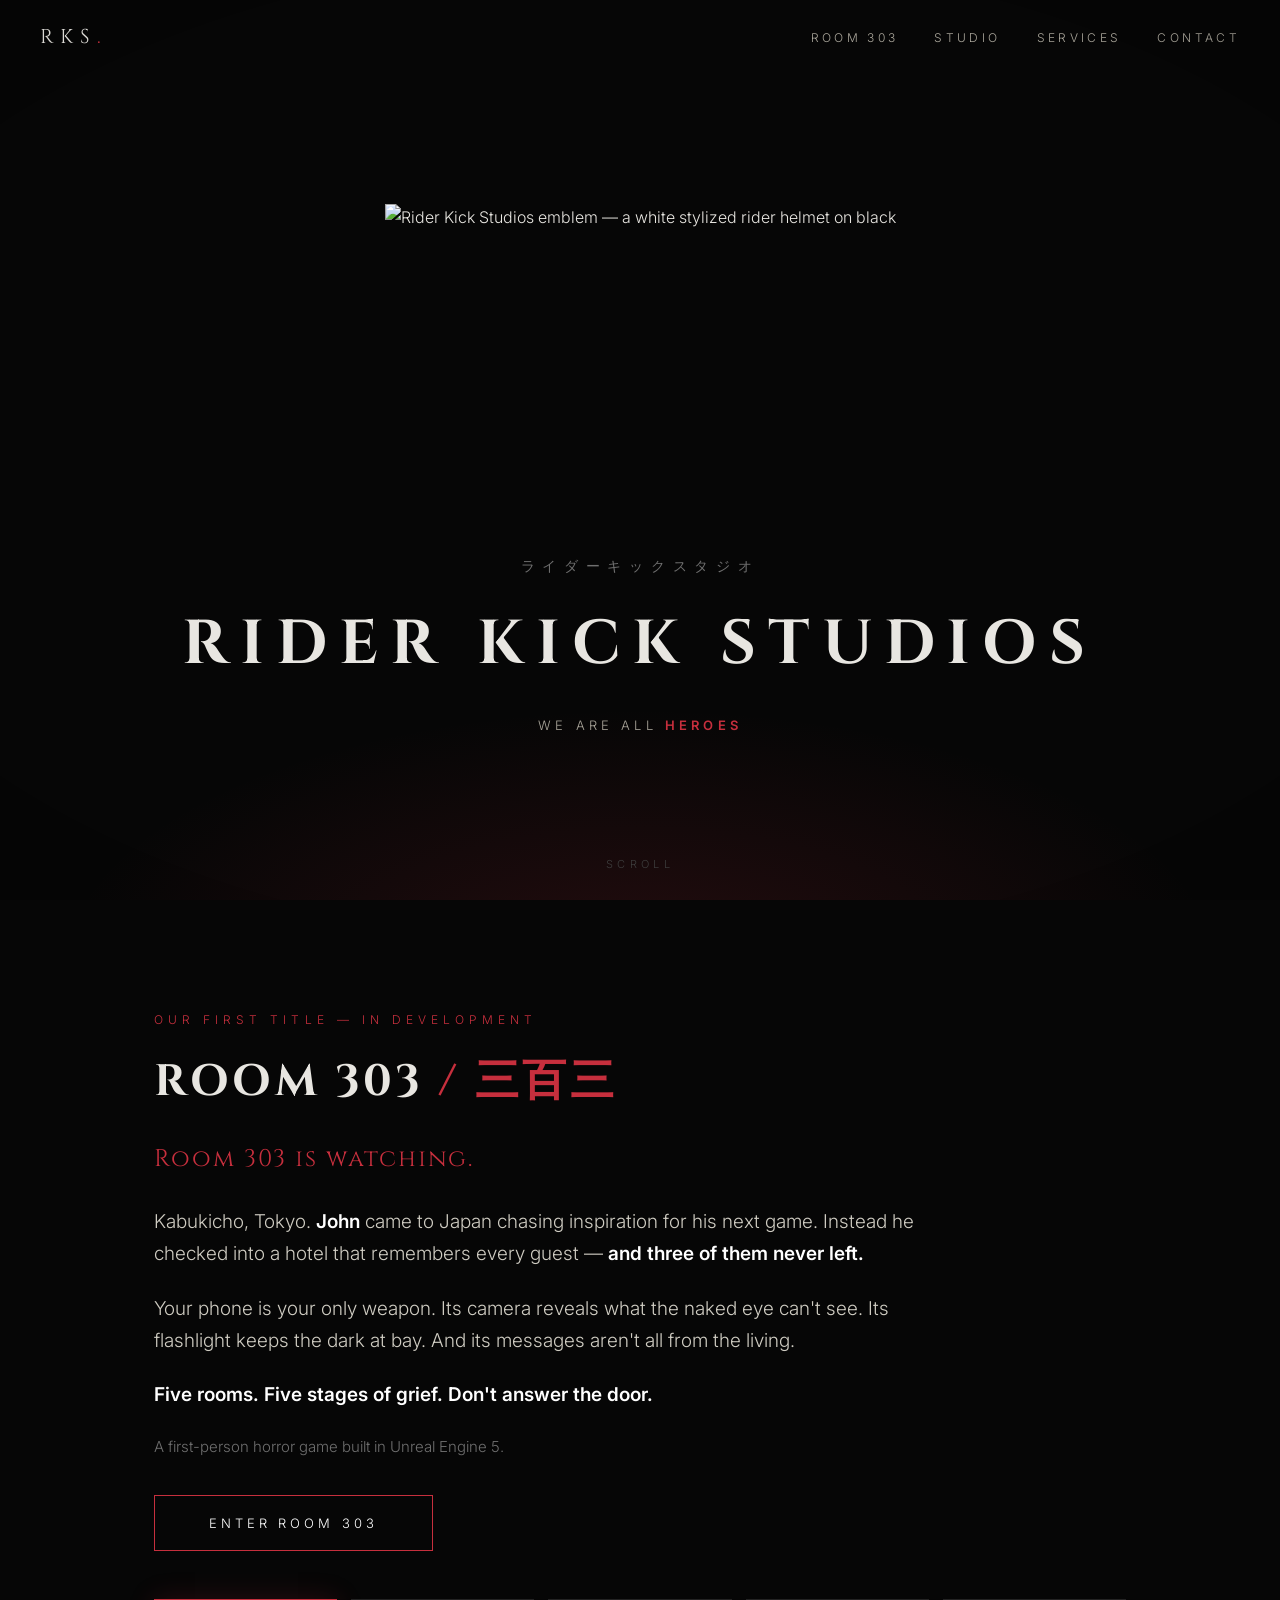
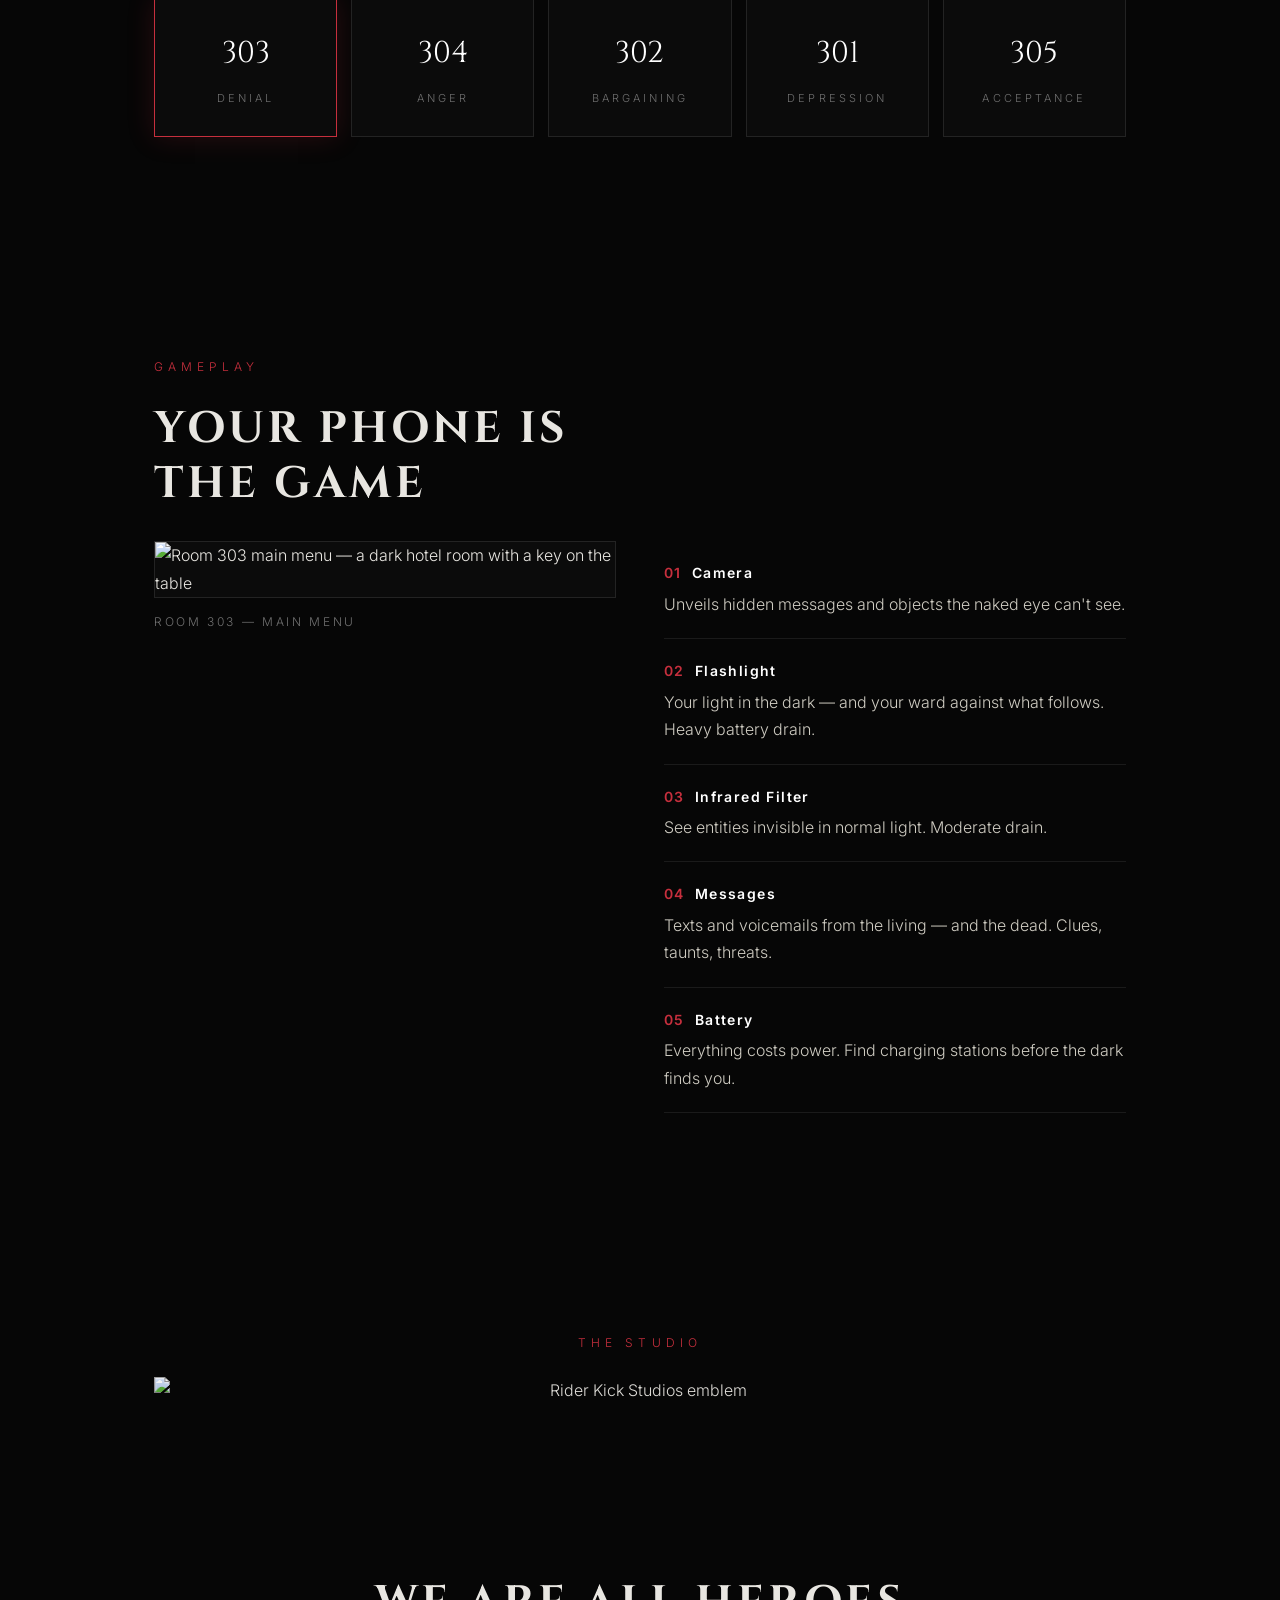
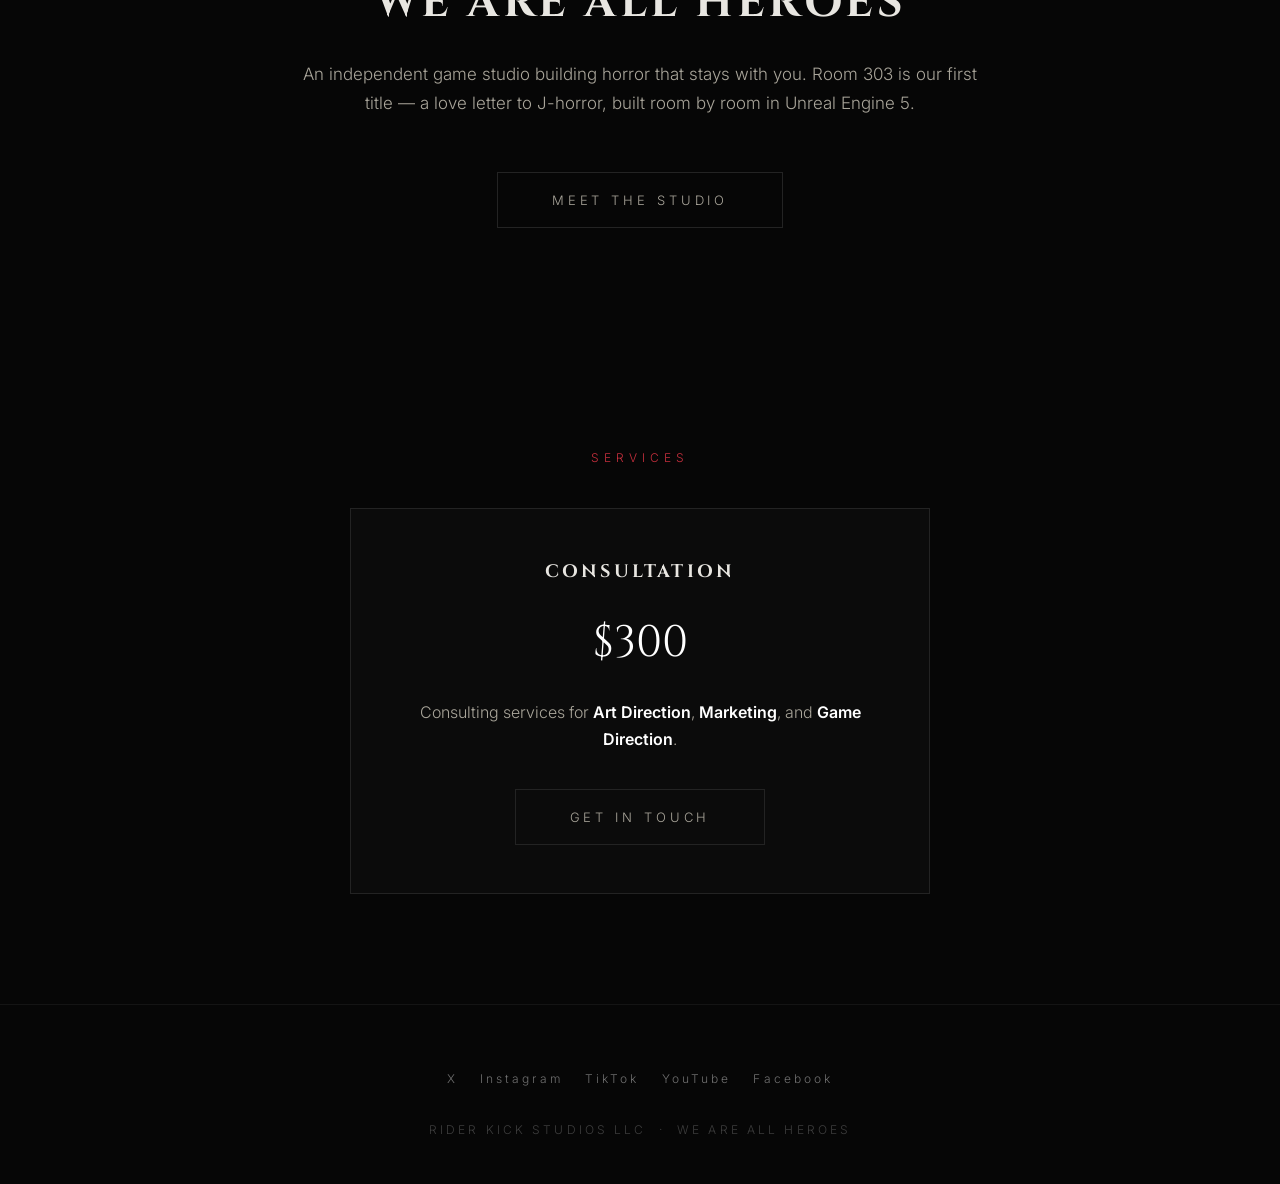
==== index.html @ 994d69fb "RKSgames site redesign demo — home, Room 303, and studio pages" ====
<!DOCTYPE html>
<html lang="en">
<head>
<meta charset="UTF-8">
<meta name="viewport" content="width=device-width, initial-scale=1.0">
<title>Rider Kick Studios — We Are All Heroes</title>
<meta name="description" content="Rider Kick Studios. We Are All Heroes. Room 303 — a first-person horror game set in Tokyo, built in Unreal Engine 5.">
<link rel="preconnect" href="https://fonts.googleapis.com">
<link rel="preconnect" href="https://fonts.gstatic.com" crossorigin>
<link href="https://fonts.googleapis.com/css2?family=Cinzel:wght@500;700&family=Inter:wght@300;400;600&display=swap" rel="stylesheet">
<link rel="stylesheet" href="styles.css">
</head>
<body>

<nav class="nav" aria-label="Main navigation">
  <a class="brand" href="index.html">RKS<span>.</span></a>
  <button class="hamburger" aria-label="Toggle menu" aria-expanded="false">
    <span></span><span></span><span></span>
  </button>
  <ul>
    <li><a href="room303.html">Room 303</a></li>
    <li><a href="studio.html">Studio</a></li>
    <li><a href="index.html#services">Services</a></li>
    <li><a href="studio.html#contact">Contact</a></li>
  </ul>
</nav>

<header class="hero">
  <img class="emblem" src="assets/rks-emblem.png" alt="Rider Kick Studios emblem — a white stylized rider helmet on black">
  <div class="jp">ライダーキックスタジオ</div>
  <h1>RIDER KICK STUDIOS</h1>
  <p class="tagline">We Are All <b>Heroes</b></p>
  <div class="scroll-hint">SCROLL</div>
</header>

<section class="block reveal" id="room303">
  <div class="kicker">Our first title — in development</div>
  <h2 class="section-title">ROOM 303 <span class="jp-accent">/ 三百三</span></h2>
  <p class="watch-line">Room 303 is watching.</p>
  <p class="lead">Kabukicho, Tokyo. <strong>John</strong> came to Japan chasing inspiration for his next game. Instead he checked into a hotel that remembers every guest — <strong>and three of them never left.</strong></p>
  <p class="lead">Your phone is your only weapon. Its camera reveals what the naked eye can't see. Its flashlight keeps the dark at bay. And its messages aren't all from the living.</p>
  <p class="lead"><strong>Five rooms. Five stages of grief. Don't answer the door.</strong></p>
  <p class="fine">A first-person horror game built in Unreal Engine 5.</p>
  <a class="btn" href="room303.html">Enter Room 303</a>

  <div class="rooms">
    <div class="room main"><div class="num">303</div><div class="stage">Denial</div></div>
    <div class="room"><div class="num">304</div><div class="stage">Anger</div></div>
    <div class="room"><div class="num">302</div><div class="stage">Bargaining</div></div>
    <div class="room"><div class="num">301</div><div class="stage">Depression</div></div>
    <div class="room"><div class="num">305</div><div class="stage">Acceptance</div></div>
  </div>
</section>

<section class="block reveal">
  <div class="kicker">Gameplay</div>
  <h2 class="section-title">YOUR PHONE IS<br>THE GAME</h2>
  <div class="systems">
    <div>
      <div class="shot-frame">
        <img src="assets/room303-main-menu.jpg" alt="Room 303 main menu — a dark hotel room with a key on the table">
      </div>
      <p class="shot-caption">Room 303 — main menu</p>
    </div>
    <ul>
      <li><b><i>01</i>Camera</b>Unveils hidden messages and objects the naked eye can't see.</li>
      <li><b><i>02</i>Flashlight</b>Your light in the dark — and your ward against what follows. Heavy battery drain.</li>
      <li><b><i>03</i>Infrared Filter</b>See entities invisible in normal light. Moderate drain.</li>
      <li><b><i>04</i>Messages</b>Texts and voicemails from the living — and the dead. Clues, taunts, threats.</li>
      <li><b><i>05</i>Battery</b>Everything costs power. Find charging stations before the dark finds you.</li>
    </ul>
  </div>
</section>

<section class="block reveal studio-center">
  <div class="kicker">The studio</div>
  <img class="emblem-sm" src="assets/rks-emblem.png" alt="Rider Kick Studios emblem">
  <h2 class="section-title">WE ARE ALL HEROES</h2>
  <p>An independent game studio building horror that stays with you. Room 303 is our first title — a love letter to J-horror, built room by room in Unreal Engine 5.</p>
  <a class="btn ghost" href="studio.html">Meet the studio</a>
</section>

<section class="block reveal" id="services">
  <div class="kicker" style="text-align:center">Services</div>
  <div class="service-card">
    <h3>CONSULTATION</h3>
    <div class="price">$300</div>
    <p>Consulting services for <strong>Art Direction</strong>, <strong>Marketing</strong>, and <strong>Game Direction</strong>.</p>
    <a class="btn ghost" href="studio.html#contact">Get in touch</a>
  </div>
</section>

<footer>
  <div class="f-socials">
    <a href="#" aria-label="RKS on X">X</a>
    <a href="#" aria-label="RKS on Instagram">Instagram</a>
    <a href="#" aria-label="RKS on TikTok">TikTok</a>
    <a href="#" aria-label="RKS on YouTube">YouTube</a>
    <a href="#" aria-label="RKS on Facebook">Facebook</a>
  </div>
  <p>RIDER KICK STUDIOS LLC &nbsp;·&nbsp; WE ARE ALL HEROES</p>
</footer>

<script src="script.js"></script>
</body>
</html>
---- styles.css ----
/* Rider Kick Studios demo — shared styles */
:root {
  --bg: #060606;
  --bg-raised: #0b0b0b;
  --bone: #e8e6e1;
  --muted: #a9a59a;
  --dim: #6f6f6f;
  --faint: #3d3d3d;
  --blood: #c62f3d;
  --line: #232323;
  --serif: 'Cinzel', serif;
  --sans: 'Inter', sans-serif;
}

* { margin: 0; padding: 0; box-sizing: border-box; }

html { scroll-behavior: smooth; }

body {
  background: var(--bg);
  color: var(--bone);
  font-family: var(--sans);
  font-weight: 300;
  line-height: 1.7;
  -webkit-font-smoothing: antialiased;
}

/* subtle film grain + vignette overlay */
body::after {
  content: "";
  position: fixed;
  inset: 0;
  pointer-events: none;
  z-index: 9999;
  background: radial-gradient(ellipse 120% 100% at 50% 50%, transparent 55%, rgba(0,0,0,.55) 100%);
}

h1, h2, h3, .serif { font-family: var(--serif); font-weight: 700; letter-spacing: .08em; }

a { color: inherit; }

img { max-width: 100%; display: block; }

/* ---------- nav ---------- */
.nav {
  position: fixed;
  top: 0; left: 0; right: 0;
  z-index: 100;
  display: flex;
  align-items: center;
  justify-content: space-between;
  padding: 20px 40px;
  transition: background .35s, border-color .35s, padding .35s;
  border-bottom: 1px solid transparent;
}
.nav.scrolled {
  background: rgba(6,6,6,.92);
  border-bottom-color: #141414;
  padding: 14px 40px;
}
.nav .brand {
  font-family: var(--serif);
  font-size: 20px;
  letter-spacing: .35em;
  text-decoration: none;
  color: var(--bone);
}
.nav .brand span { color: var(--blood); }
.nav ul { list-style: none; display: flex; gap: 36px; }
.nav ul a {
  text-decoration: none;
  font-size: 12px;
  letter-spacing: .28em;
  text-transform: uppercase;
  color: var(--muted);
  transition: color .25s;
}
.nav ul a:hover, .nav ul a.active { color: #fff; }
.hamburger { display: none; background: none; border: none; cursor: pointer; padding: 8px; }
.hamburger span { display: block; width: 26px; height: 2px; background: var(--bone); margin: 6px 0; transition: .3s; }

/* ---------- hero ---------- */
.hero {
  min-height: 100vh;
  display: flex;
  flex-direction: column;
  align-items: center;
  justify-content: center;
  text-align: center;
  padding: 120px 24px 80px;
  position: relative;
  background:
    radial-gradient(ellipse 70% 45% at 50% 108%, rgba(198,47,61,.16), transparent 65%),
    var(--bg);
}
.hero .emblem {
  height: min(320px, 44vh);
  width: auto;
  filter: drop-shadow(0 0 46px rgba(255,255,255,.07));
}
.hero .jp { color: var(--dim); letter-spacing: .55em; margin-top: 30px; font-size: 14px; }
.hero h1 { font-size: clamp(32px, 5.6vw, 62px); letter-spacing: .2em; margin-top: 14px; }
.hero .tagline {
  color: var(--muted); margin-top: 16px; font-size: 13px;
  letter-spacing: .32em; text-transform: uppercase;
}
.hero .tagline b { color: var(--blood); font-weight: 600; }
.scroll-hint {
  position: absolute; bottom: 26px; left: 50%; transform: translateX(-50%);
  color: var(--faint); font-size: 11px; letter-spacing: .4em;
  animation: breathe 2.6s ease-in-out infinite;
}
@keyframes breathe { 0%,100% { opacity: .3; } 50% { opacity: .95; } }

/* ---------- sections ---------- */
section.block { padding: 110px 24px; max-width: 1020px; margin: 0 auto; }
.kicker {
  color: var(--blood); letter-spacing: .42em; font-size: 12px;
  text-transform: uppercase; margin-bottom: 24px;
}
h2.section-title { font-size: clamp(28px, 4.4vw, 44px); margin-bottom: 30px; line-height: 1.25; }
h2.section-title .jp-accent { color: var(--blood); }
.lead { font-size: 19px; color: #cfccc2; max-width: 780px; margin-bottom: 22px; }
.lead strong { color: #fff; font-weight: 600; }
.watch-line {
  font-family: var(--serif); font-size: 24px; letter-spacing: .08em;
  color: var(--blood); margin: 6px 0 26px;
}
.fine { color: var(--dim); font-size: 15px; }

/* ---------- buttons ---------- */
.btn {
  display: inline-block; margin-top: 36px; padding: 16px 54px;
  border: 1px solid var(--blood); color: #fff; text-decoration: none;
  letter-spacing: .3em; font-size: 13px; text-transform: uppercase;
  transition: background .3s, box-shadow .3s;
}
.btn:hover { background: var(--blood); box-shadow: 0 0 34px rgba(198,47,61,.45); }
.btn.ghost { border-color: var(--line); color: var(--muted); }
.btn.ghost:hover { border-color: var(--blood); color: #fff; background: transparent; box-shadow: none; }

/* ---------- rooms grid ---------- */
.rooms { display: grid; grid-template-columns: repeat(5, 1fr); gap: 14px; margin-top: 48px; }
.room {
  border: 1px solid var(--line); background: var(--bg-raised);
  padding: 28px 12px; text-align: center;
  transition: border-color .3s, transform .3s;
}
.room:hover { border-color: var(--blood); transform: translateY(-4px); }
.room .num { font-family: var(--serif); font-size: 30px; color: #fff; }
.room .stage { color: var(--dim); font-size: 11px; letter-spacing: .28em; text-transform: uppercase; margin-top: 10px; }
.room .desc { color: var(--muted); font-size: 13px; margin-top: 12px; line-height: 1.6; }
.room.main { border-color: var(--blood); box-shadow: 0 0 26px rgba(198,47,61,.18); }

/* ---------- phone systems ---------- */
.systems { display: grid; grid-template-columns: 1fr 1fr; gap: 48px; align-items: start; margin-top: 24px; }
.systems ul { list-style: none; }
.systems li { padding: 20px 0; border-bottom: 1px solid #1a1a1a; color: #cfccc2; }
.systems li b { color: #fff; display: block; letter-spacing: .1em; margin-bottom: 6px; font-weight: 600; font-size: 14px; }
.systems li b i { font-style: normal; color: var(--blood); margin-right: 10px; }
.shot-frame {
  border: 1px solid var(--line); background: var(--bg-raised);
  overflow: hidden;
}
.shot-frame img { width: 100%; transition: transform .6s; }
.shot-frame:hover img { transform: scale(1.02); }
.shot-caption { color: var(--dim); font-size: 12px; letter-spacing: .22em; text-transform: uppercase; margin-top: 14px; }

/* ---------- studio ---------- */
.studio-center { text-align: center; }
.studio-center .emblem-sm { height: 170px; width: auto; margin: 0 auto 28px; opacity: .95; }
.studio-center p { color: var(--muted); max-width: 700px; margin: 0 auto 18px; font-size: 17px; }
.socials { display: flex; gap: 14px; justify-content: center; margin-top: 42px; flex-wrap: wrap; }
.socials a {
  color: #cfccc2; text-decoration: none; border: 1px solid #2a2a2a;
  padding: 12px 26px; letter-spacing: .22em; font-size: 12px; text-transform: uppercase;
  transition: border-color .3s, color .3s;
}
.socials a:hover { border-color: var(--blood); color: #fff; }

/* ---------- team ---------- */
.team { display: grid; grid-template-columns: repeat(auto-fit, minmax(180px, 1fr)); gap: 14px; margin-top: 40px; }
.member {
  border: 1px solid var(--line); background: var(--bg-raised);
  padding: 30px 18px; text-align: center; transition: border-color .3s;
}
.member:hover { border-color: var(--blood); }
.member .name { font-family: var(--serif); font-size: 20px; letter-spacing: .1em; color: #fff; }
.member .role { color: var(--dim); font-size: 12px; letter-spacing: .24em; text-transform: uppercase; margin-top: 10px; }

/* ---------- services ---------- */
.service-card {
  border: 1px solid var(--line); background: var(--bg-raised);
  padding: 48px 40px; max-width: 580px; margin: 40px auto 0; text-align: center;
}
.service-card h3 { letter-spacing: .18em; font-size: 18px; }
.service-card .price { font-family: var(--serif); font-size: 44px; color: #fff; margin: 18px 0; }
.service-card p { color: var(--muted); }
.service-card p strong { color: #fff; font-weight: 600; }

/* ---------- page banner (room303) ---------- */
.banner { position: relative; height: 72vh; min-height: 420px; overflow: hidden; }
.banner img { width: 100%; height: 100%; object-fit: cover; }
.banner::after {
  content: ""; position: absolute; inset: 0;
  background: radial-gradient(ellipse 90% 75% at 50% 60%, transparent 40%, rgba(6,6,6,.92) 100%);
}
.banner .banner-title {
  position: absolute; z-index: 2; left: 0; right: 0; bottom: 70px;
  text-align: center; padding: 0 24px;
}
.banner .banner-title .jp { color: var(--bone); opacity: .55; letter-spacing: .55em; font-size: 15px; margin-bottom: 14px; }
.banner .banner-title h1 { font-size: clamp(40px, 7vw, 84px); letter-spacing: .14em; text-shadow: 0 2px 30px rgba(0,0,0,.9); }

/* ---------- gallery ---------- */
.gallery { display: grid; grid-template-columns: 1fr 1fr; gap: 18px; margin-top: 40px; }
.gallery .shot-frame { aspect-ratio: 16/10; }
.gallery .shot-frame img { width: 100%; height: 100%; object-fit: cover; }
.gallery .shot-frame.detail img { object-position: 18% 92%; }

/* ---------- contact ---------- */
.contact-box { text-align: center; border-top: 1px solid #141414; }

/* ---------- footer ---------- */
footer {
  border-top: 1px solid #141414; padding: 64px 24px 44px;
  text-align: center; color: var(--faint); font-size: 12px; letter-spacing: .26em;
}
footer .f-socials { display: flex; gap: 22px; justify-content: center; margin-bottom: 30px; flex-wrap: wrap; }
footer .f-socials a { color: var(--dim); text-decoration: none; font-size: 12px; letter-spacing: .26em; transition: color .25s; }
footer .f-socials a:hover { color: var(--blood); }

/* ---------- reveal animation ---------- */
.reveal { opacity: 0; transform: translateY(26px); transition: opacity .8s ease, transform .8s ease; }
.reveal.visible { opacity: 1; transform: none; }
@media (prefers-reduced-motion: reduce) {
  .reveal { opacity: 1; transform: none; transition: none; }
  html { scroll-behavior: auto; }
}

/* ---------- responsive ---------- */
@media (max-width: 900px) {
  .rooms { grid-template-columns: repeat(2, 1fr); }
  .systems { grid-template-columns: 1fr; }
  .gallery { grid-template-columns: 1fr; }
}
@media (max-width: 720px) {
  .nav { padding: 16px 22px; }
  .nav.scrolled { padding: 12px 22px; }
  .hamburger { display: block; z-index: 101; }
  .nav ul {
    position: fixed; top: 0; right: 0; height: 100vh; width: min(280px, 75vw);
    background: #0a0a0a; flex-direction: column; align-items: flex-start;
    padding: 90px 36px; gap: 28px; border-left: 1px solid #161616;
    transform: translateX(100%); transition: transform .35s ease;
  }
  .nav ul.open { transform: none; }
  .nav ul a { font-size: 14px; }
  .hamburger.open span:nth-child(1) { transform: translateY(8px) rotate(45deg); }
  .hamburger.open span:nth-child(2) { opacity: 0; }
  .hamburger.open span:nth-child(3) { transform: translateY(-8px) rotate(-45deg); }
  section.block { padding: 80px 22px; }
  .rooms { grid-template-columns: repeat(2, 1fr); gap: 10px; }
}
@media (max-width: 420px) {
  .rooms { grid-template-columns: 1fr 1fr; }
  .room { padding: 22px 8px; }
  .room .num { font-size: 24px; }
}
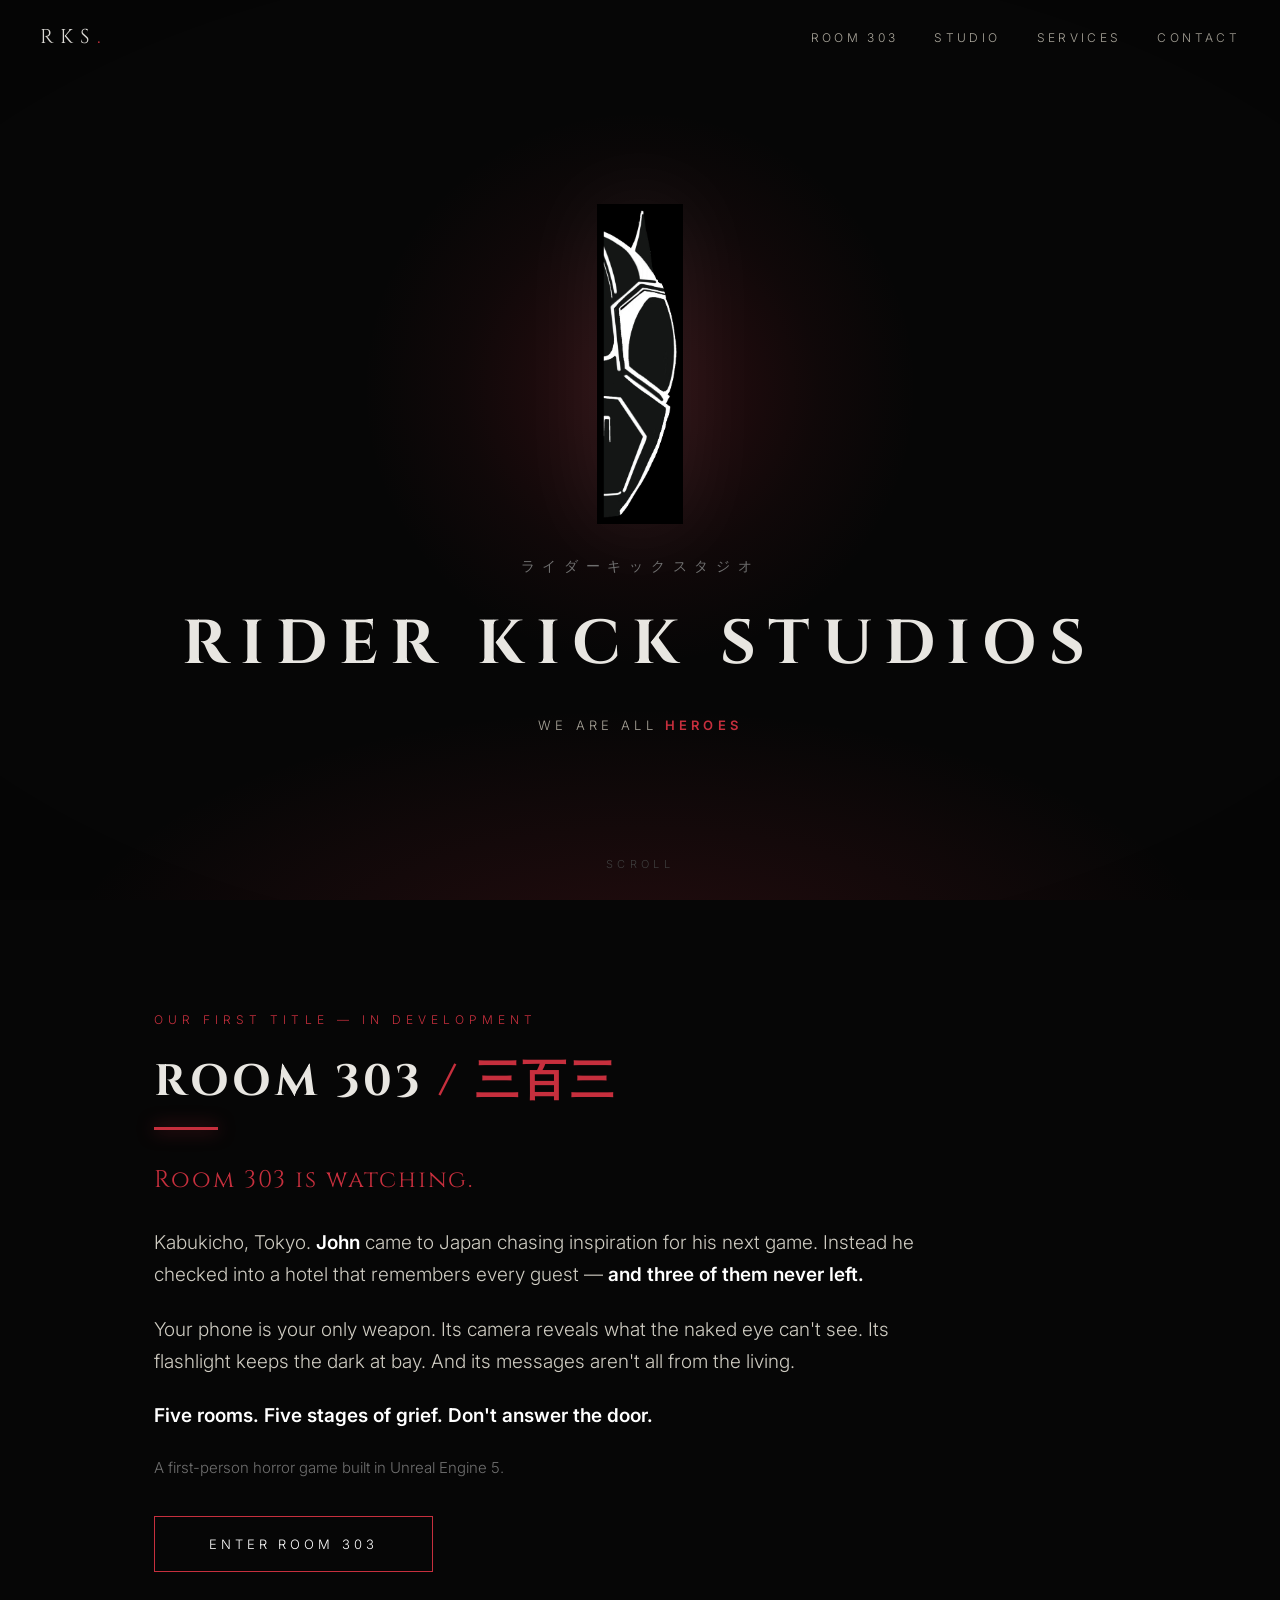
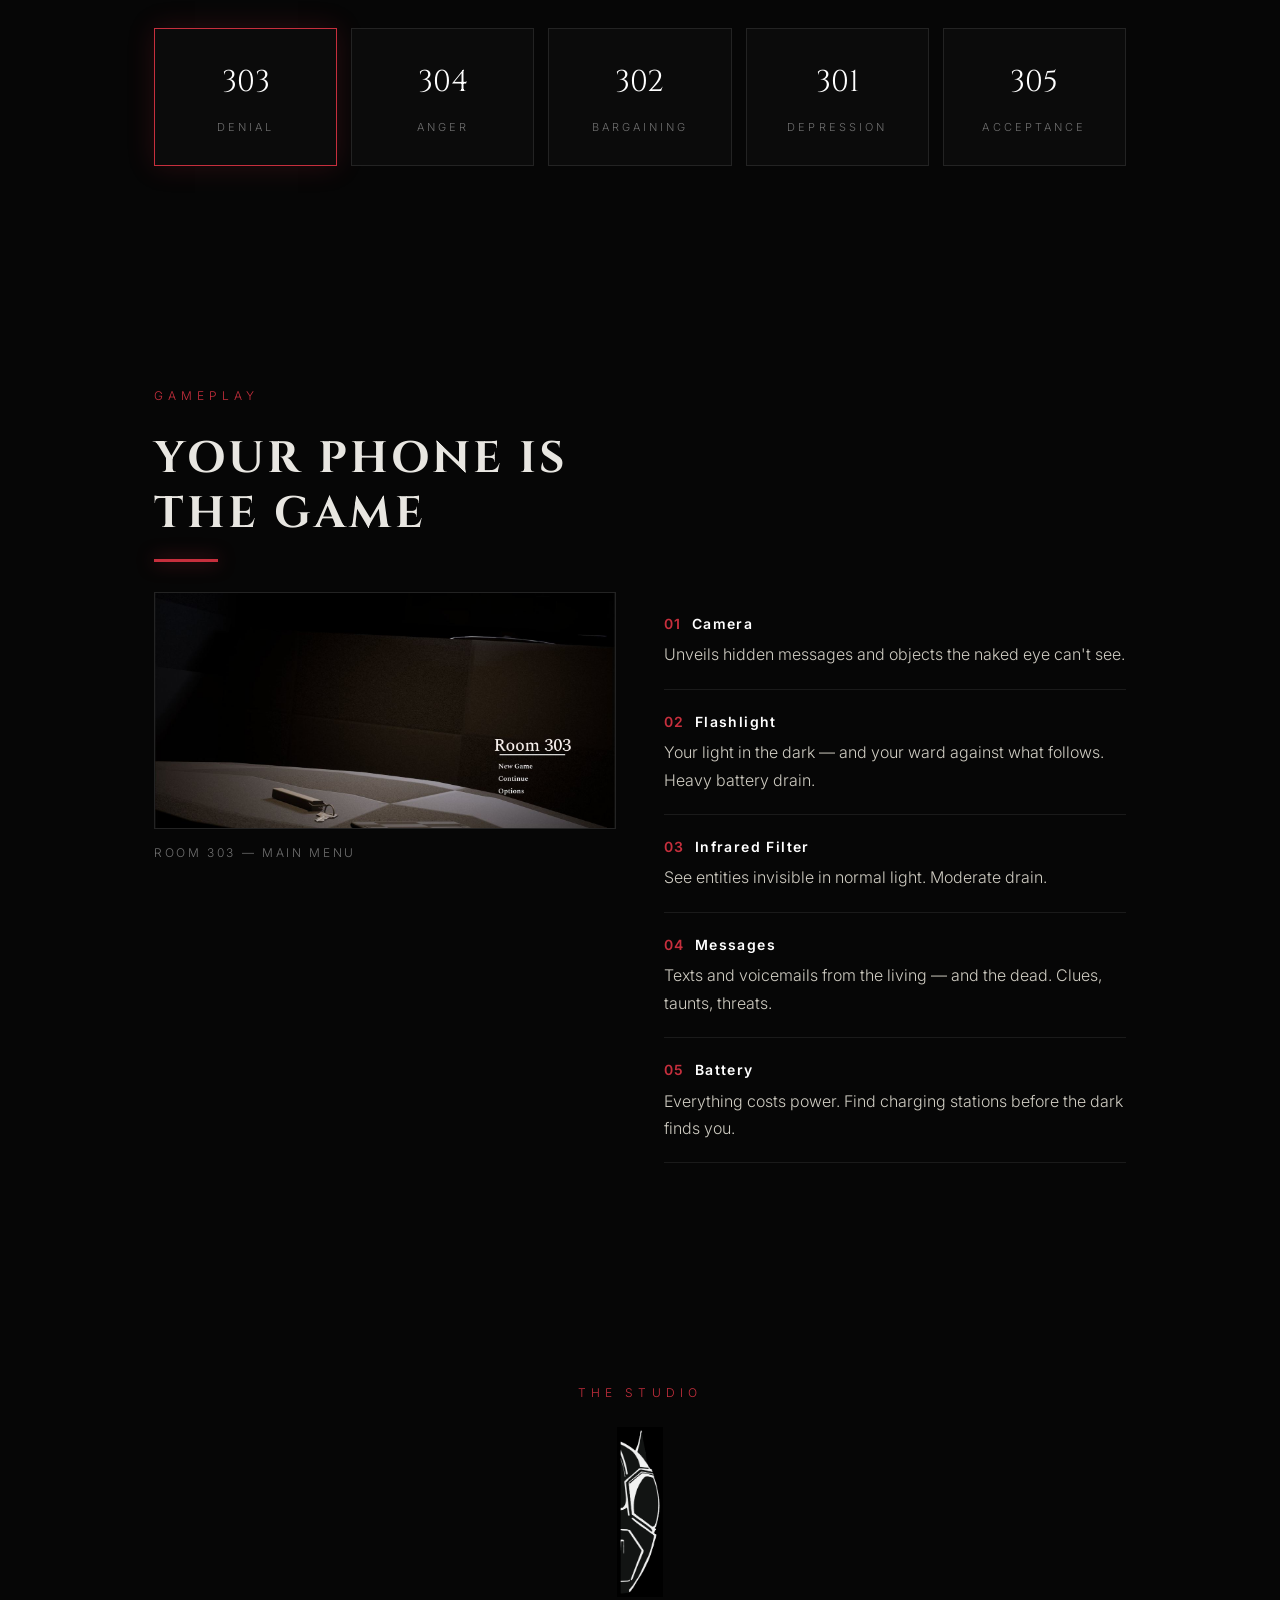
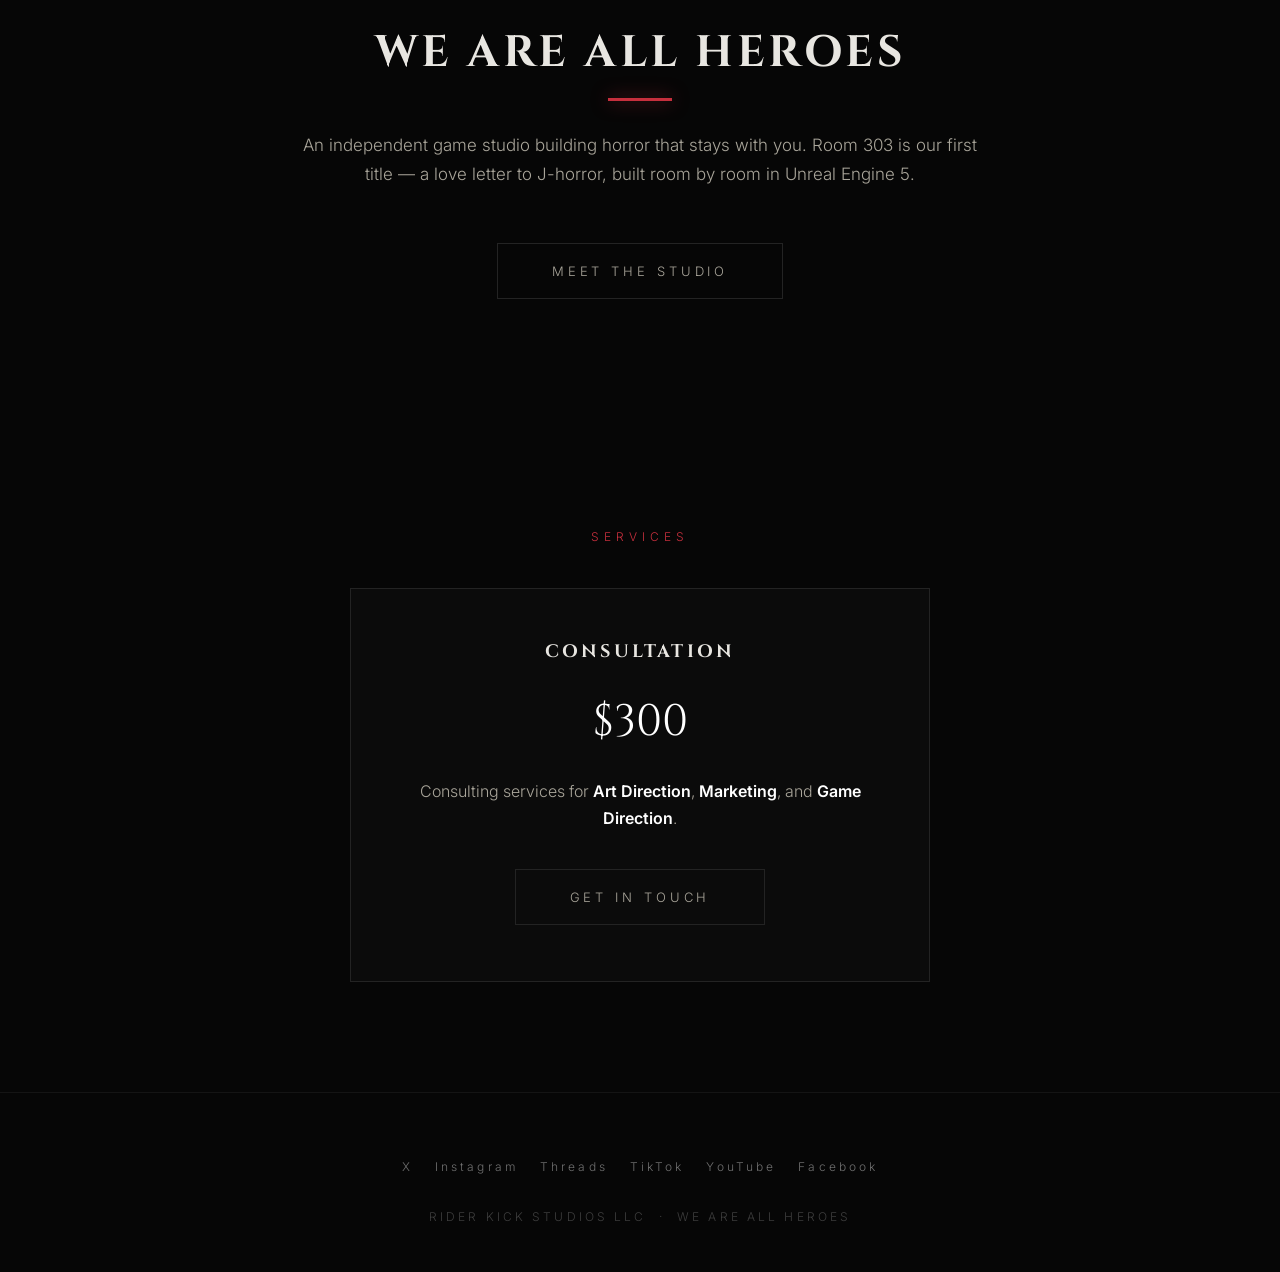
==== commit 456f18fa: "Link RKS social accounts (X, Instagram, Threads)" ====
--- a/index.html
+++ b/index.html
@@ -26,7 +26,7 @@
 </nav>
 
 <header class="hero">
-  <img class="emblem" src="assets/rks-emblem.png" alt="Rider Kick Studios emblem — a white stylized rider helmet on black">
+  <img class="emblem" src="assets/rks-emblem.jpg" alt="Rider Kick Studios emblem — a white stylized rider helmet on black">
   <div class="jp">ライダーキックスタジオ</div>
   <h1>RIDER KICK STUDIOS</h1>
   <p class="tagline">We Are All <b>Heroes</b></p>
@@ -74,7 +74,7 @@
 
 <section class="block reveal studio-center">
   <div class="kicker">The studio</div>
-  <img class="emblem-sm" src="assets/rks-emblem.png" alt="Rider Kick Studios emblem">
+  <img class="emblem-sm" src="assets/rks-emblem.jpg" alt="Rider Kick Studios emblem">
   <h2 class="section-title">WE ARE ALL HEROES</h2>
   <p>An independent game studio building horror that stays with you. Room 303 is our first title — a love letter to J-horror, built room by room in Unreal Engine 5.</p>
   <a class="btn ghost" href="studio.html">Meet the studio</a>
@@ -92,8 +92,9 @@
 
 <footer>
   <div class="f-socials">
-    <a href="#" aria-label="RKS on X">X</a>
-    <a href="#" aria-label="RKS on Instagram">Instagram</a>
+    <a href="https://x.com/RiderKickStudio" aria-label="RKS on X">X</a>
+    <a href="https://www.instagram.com/riderkickstudios" aria-label="RKS on Instagram">Instagram</a>
+    <a href="https://www.threads.net/@riderkickstudios" aria-label="RKS on Threads">Threads</a>
     <a href="#" aria-label="RKS on TikTok">TikTok</a>
     <a href="#" aria-label="RKS on YouTube">YouTube</a>
     <a href="#" aria-label="RKS on Facebook">Facebook</a>
--- a/styles.css
+++ b/styles.css
@@ -185,6 +185,8 @@
   padding: 30px 18px; text-align: center; transition: border-color .3s;
 }
 .member:hover { border-color: var(--blood); }
+.member .photo { width: 110px; height: 110px; border-radius: 50%; object-fit: cover; margin: 0 auto 18px; border: 1px solid var(--line); }
+.member .photo.initials { display: flex; align-items: center; justify-content: center; font-family: var(--serif); font-size: 30px; color: var(--dim); background: #101010; letter-spacing: .1em; }
 .member .name { font-family: var(--serif); font-size: 20px; letter-spacing: .1em; color: #fff; }
 .member .role { color: var(--dim); font-size: 12px; letter-spacing: .24em; text-transform: uppercase; margin-top: 10px; }
 
@@ -267,3 +269,89 @@
   .room { padding: 22px 8px; }
   .room .num { font-size: 24px; }
 }
+
+/* ============ FLASHY LAYER (clean polish) ============ */
+
+/* Hero entrance: staggered fade-up on load */
+@keyframes riseIn { from { opacity: 0; transform: translateY(28px); } to { opacity: 1; transform: translateY(0); } }
+.hero .emblem { animation: riseIn 1.1s cubic-bezier(.2,.7,.2,1) both; }
+.hero .jp { animation: riseIn 1.1s .15s cubic-bezier(.2,.7,.2,1) both; }
+.hero h1 { animation: riseIn 1.1s .3s cubic-bezier(.2,.7,.2,1) both; }
+.hero .tagline { animation: riseIn 1.1s .45s cubic-bezier(.2,.7,.2,1) both; }
+.hero .hero-cta, .hero .btn { animation: riseIn 1.1s .6s cubic-bezier(.2,.7,.2,1) both; }
+
+/* Ambient pulsing blood-red glow behind the hero emblem */
+.hero { position: relative; }
+.hero::before {
+  content: "";
+  position: absolute;
+  top: 12%; left: 50%;
+  width: min(560px, 80vw); height: min(560px, 80vw);
+  transform: translateX(-50%);
+  background: radial-gradient(circle, rgba(198,47,61,.20) 0%, rgba(198,47,61,.05) 45%, transparent 70%);
+  pointer-events: none;
+  animation: glowPulse 5s ease-in-out infinite;
+}
+@keyframes glowPulse { 0%,100% { opacity: .55; transform: translateX(-50%) scale(1); } 50% { opacity: 1; transform: translateX(-50%) scale(1.12); } }
+
+/* Section titles: red accent bar grows in on reveal */
+.section-title { position: relative; }
+.reveal.visible .section-title::after {
+  content: "";
+  display: block;
+  width: 64px; height: 3px;
+  background: var(--blood);
+  margin-top: 18px;
+  box-shadow: 0 0 18px rgba(198,47,61,.7);
+  animation: barGrow .7s .2s cubic-bezier(.2,.7,.2,1) both;
+}
+.studio-center .section-title::after { margin-left: auto; margin-right: auto; }
+@keyframes barGrow { from { width: 0; opacity: 0; } to { width: 64px; opacity: 1; } }
+
+/* Team cards: photo zoom + glow on hover */
+.member { transition: transform .35s cubic-bezier(.2,.7,.2,1), border-color .35s, box-shadow .35s; overflow: hidden; }
+.member:hover { transform: translateY(-8px); border-color: var(--blood); box-shadow: 0 18px 44px rgba(198,47,61,.22); }
+.member .photo { overflow: hidden; transition: transform .45s cubic-bezier(.2,.7,.2,1), box-shadow .45s; }
+.member:hover .photo { transform: scale(1.06); box-shadow: 0 0 26px rgba(198,47,61,.4); }
+
+/* Buttons: sweep fill on hover */
+.btn { position: relative; overflow: hidden; transition: color .3s, border-color .3s, box-shadow .3s; z-index: 0; }
+.btn::before {
+  content: "";
+  position: absolute; inset: 0;
+  background: var(--blood);
+  transform: scaleX(0);
+  transform-origin: left;
+  transition: transform .35s cubic-bezier(.2,.7,.2,1);
+  z-index: -1;
+}
+.btn:hover::before { transform: scaleX(1); }
+.btn:hover { color: #fff; border-color: var(--blood); }
+
+/* Socials: lift + red glow on hover */
+.socials a, .f-socials a { transition: transform .3s, border-color .3s, color .3s, box-shadow .3s; }
+.socials a:hover, .f-socials a:hover { transform: translateY(-3px); border-color: var(--blood); color: #fff; box-shadow: 0 8px 22px rgba(198,47,61,.28); }
+
+/* Images: slow cinematic zoom on hover */
+.shot-frame { overflow: hidden; }
+.shot-frame img { transition: transform .8s cubic-bezier(.2,.7,.2,1); }
+.shot-frame:hover img { transform: scale(1.04); }
+
+/* Nav links: red underline slide */
+.nav ul a { position: relative; }
+.nav ul a::after {
+  content: "";
+  position: absolute; left: 0; bottom: -6px;
+  width: 100%; height: 1px;
+  background: var(--blood);
+  transform: scaleX(0);
+  transform-origin: right;
+  transition: transform .3s cubic-bezier(.2,.7,.2,1);
+}
+.nav ul a:hover::after { transform: scaleX(1); transform-origin: left; }
+
+/* Respect reduced motion */
+@media (prefers-reduced-motion: reduce) {
+  .hero .emblem, .hero .jp, .hero h1, .hero .tagline, .hero .btn,
+  .hero::before, .reveal.visible .section-title::after { animation: none; }
+}
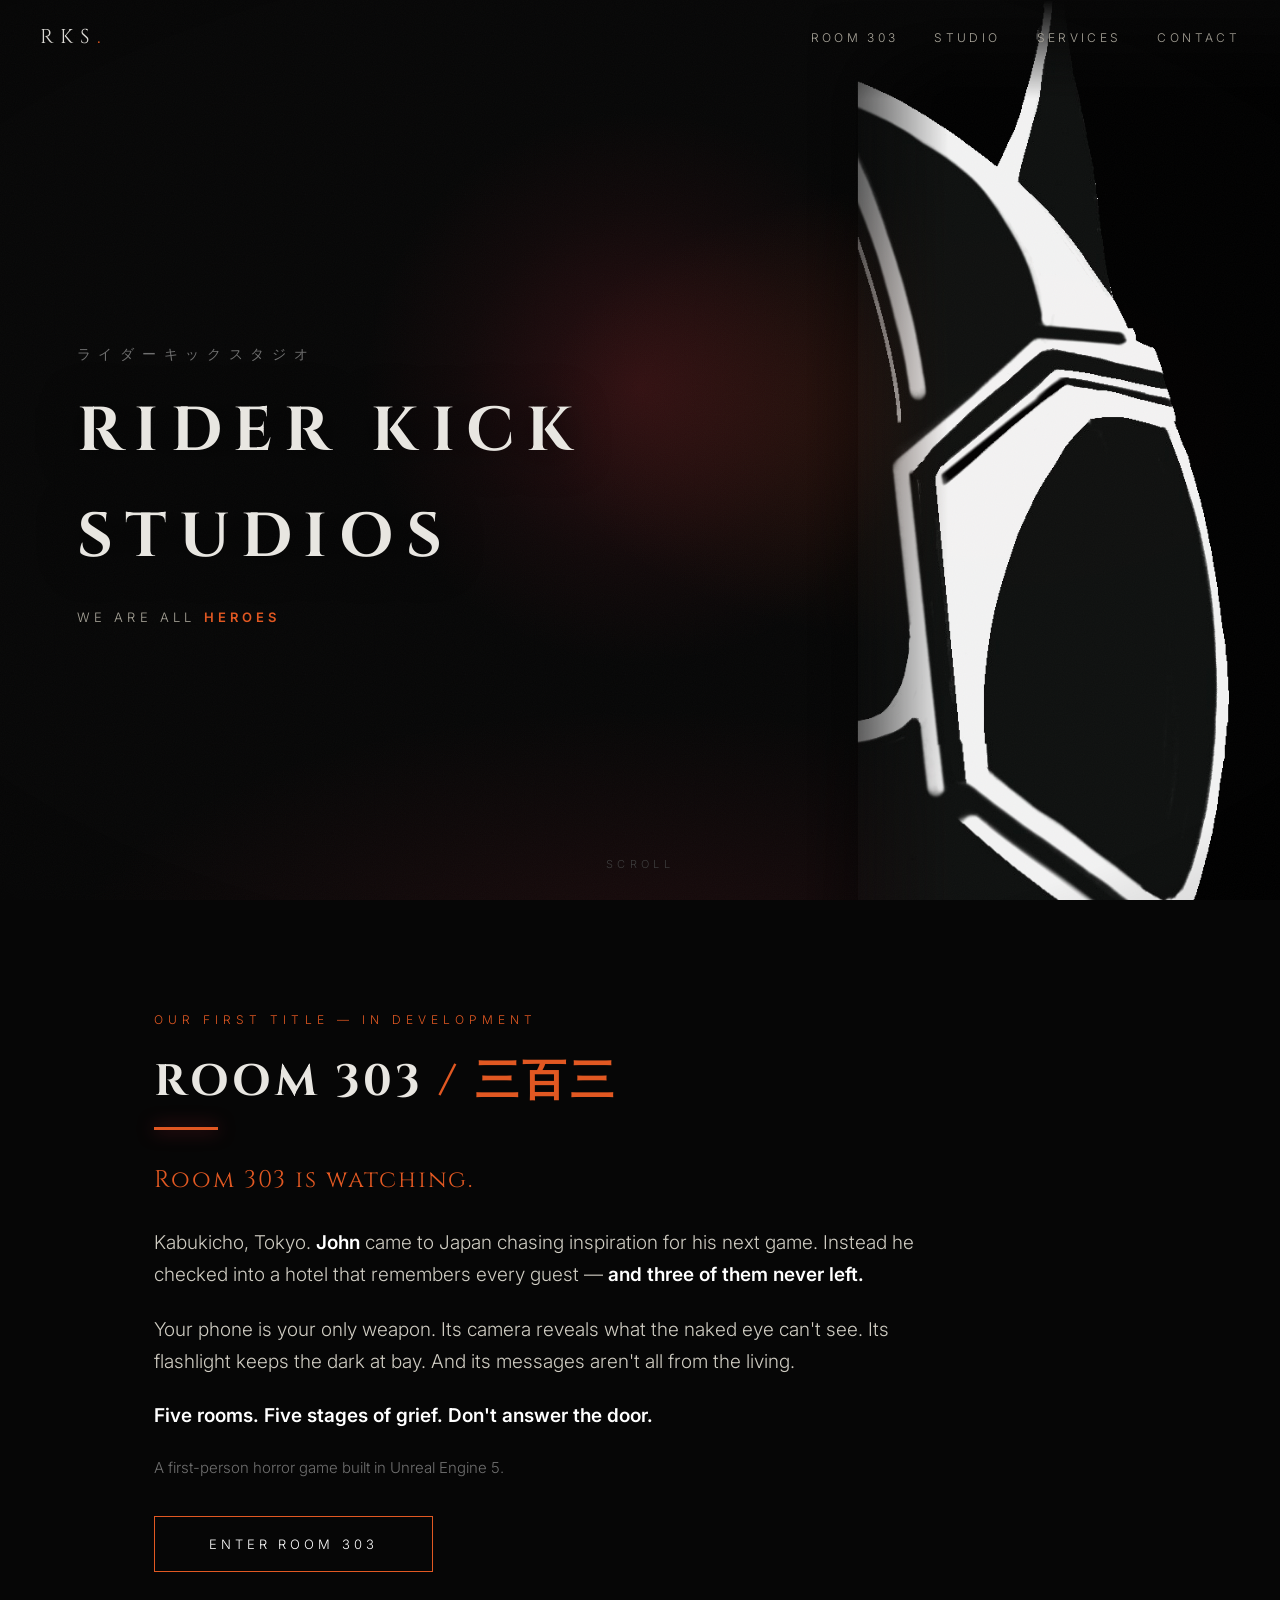
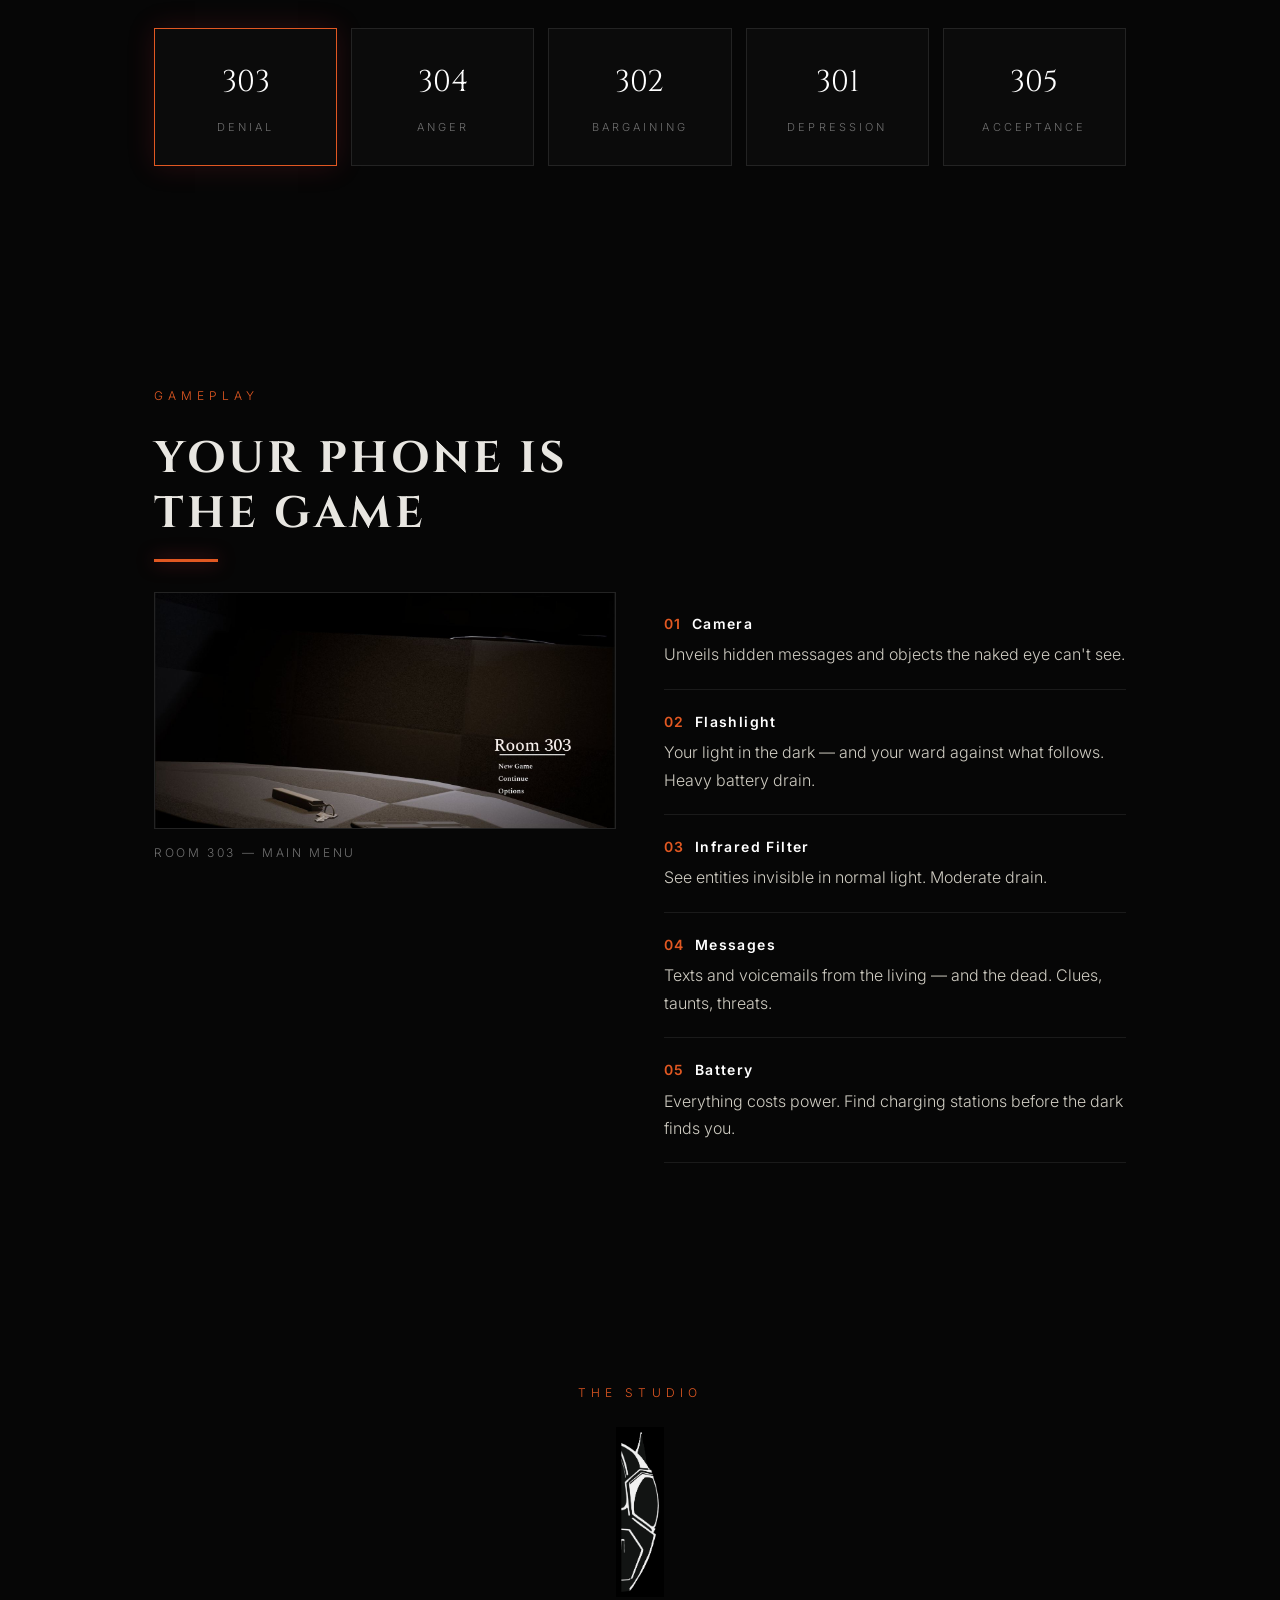
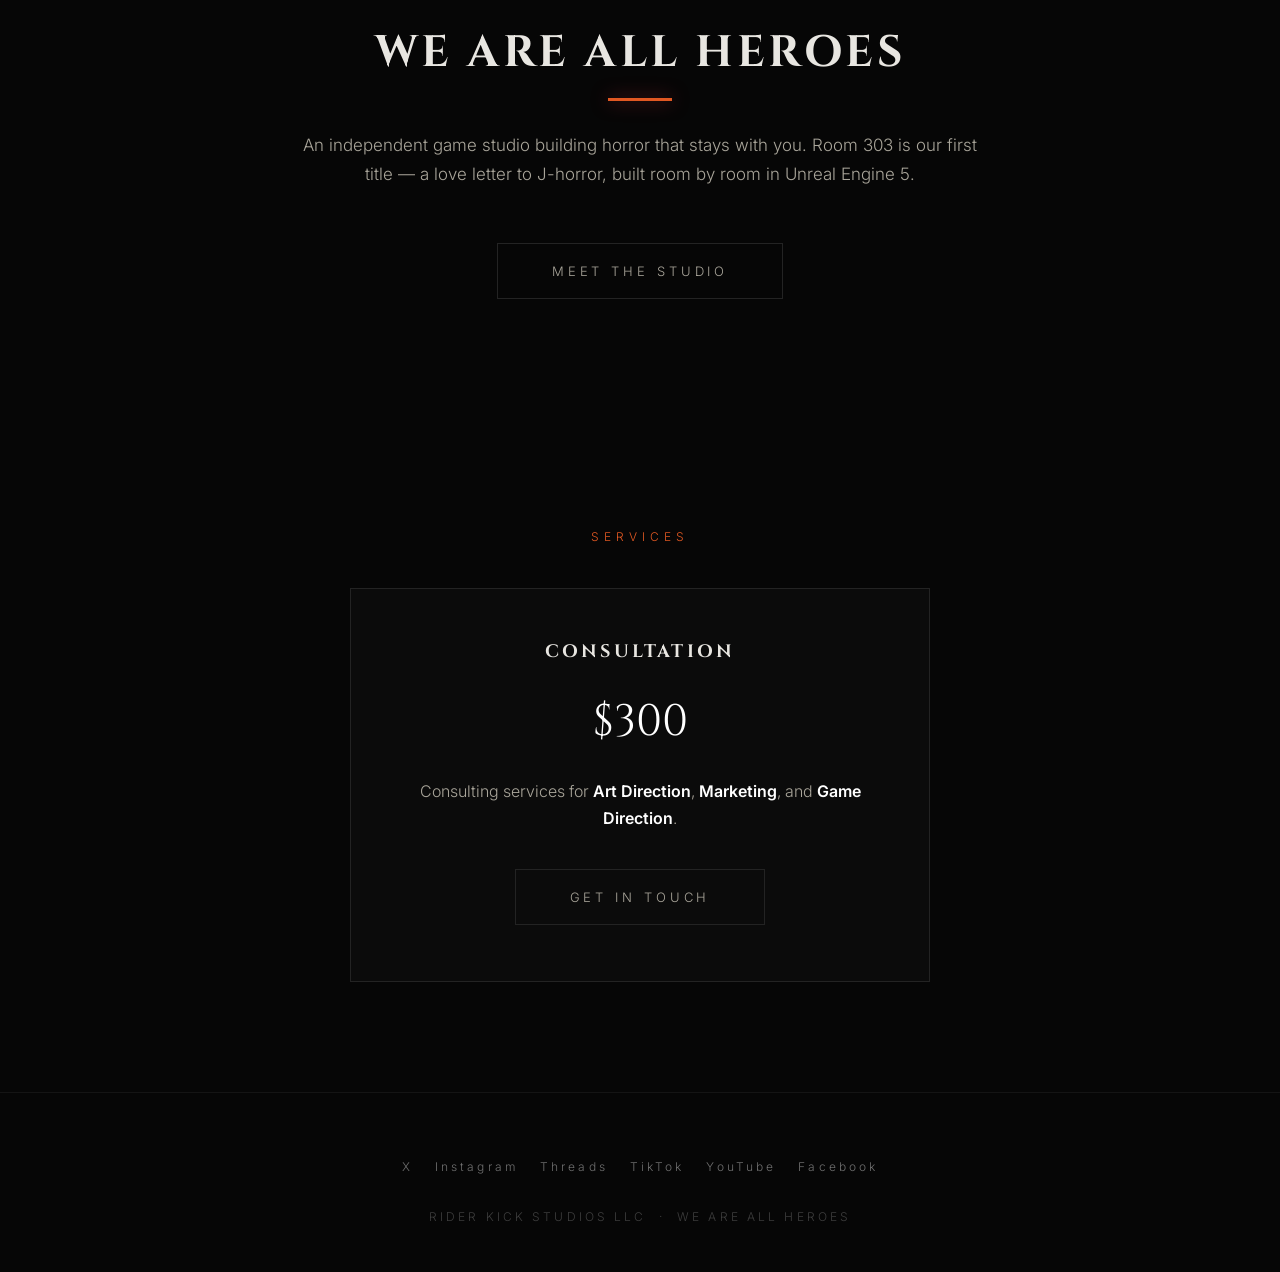
==== commit 9e19613b: "Hero redesign: rider profile as looming right panel, poster layout, grain + vignette" ====
--- a/index.html
+++ b/index.html
@@ -26,7 +26,7 @@
 </nav>
 
 <header class="hero">
-  <img class="emblem" src="assets/rks-emblem.jpg" alt="Rider Kick Studios emblem — a white stylized rider helmet on black">
+  <img class="hero-art" src="assets/rks-emblem.jpg" alt="" aria-hidden="true">
   <div class="jp">ライダーキックスタジオ</div>
   <h1>RIDER KICK STUDIOS</h1>
   <p class="tagline">We Are All <b>Heroes</b></p>
--- a/styles.css
+++ b/styles.css
@@ -6,7 +6,7 @@
   --muted: #a9a59a;
   --dim: #6f6f6f;
   --faint: #3d3d3d;
-  --blood: #c62f3d;
+  --blood: #e15822;
   --line: #232323;
   --serif: 'Cinzel', serif;
   --sans: 'Inter', sans-serif;
@@ -84,19 +84,50 @@
   min-height: 100vh;
   display: flex;
   flex-direction: column;
-  align-items: center;
+  align-items: flex-start;
   justify-content: center;
-  text-align: center;
-  padding: 120px 24px 80px;
+  text-align: left;
+  padding: 120px 24px 80px max(24px, 6vw);
   position: relative;
+  overflow: hidden;
   background:
-    radial-gradient(ellipse 70% 45% at 50% 108%, rgba(198,47,61,.16), transparent 65%),
+    radial-gradient(ellipse 55% 42% at 76% 46%, rgba(225,88,34,.15), transparent 62%),
+    radial-gradient(ellipse 70% 45% at 50% 108%, rgba(198,47,61,.11), transparent 65%),
     var(--bg);
 }
-.hero .emblem {
-  height: min(320px, 44vh);
-  width: auto;
-  filter: drop-shadow(0 0 46px rgba(255,255,255,.07));
+/* Rider profile as a tall right panel — cover-fit so the helmet reads at full presence */
+.hero-art {
+  position: absolute; top: 0; right: 0; height: 100%;
+  width: 37%; object-fit: cover; object-position: 50% 10%;
+  z-index: 0; opacity: .95;
+  filter: saturate(.92) contrast(1.05);
+  -webkit-mask-image: linear-gradient(to right, transparent 0%, #000 30%), linear-gradient(to bottom, transparent 0%, #000 11%);
+  -webkit-mask-composite: source-in;
+  mask-image: linear-gradient(to right, transparent 0%, #000 30%), linear-gradient(to bottom, transparent 0%, #000 11%);
+  mask-composite: intersect;
+}
+.hero > *:not(.hero-art):not(.scroll-hint) { position: relative; z-index: 2; max-width: 60%; }
+/* vignette */
+.hero::before {
+  content: ""; position: absolute; inset: 0; z-index: 1; pointer-events: none;
+  background: radial-gradient(ellipse 92% 82% at 38% 44%, transparent 52%, rgba(0,0,0,.58) 100%);
+}
+/* film grain */
+.hero::after {
+  content: ""; position: absolute; inset: 0; z-index: 1; pointer-events: none;
+  opacity: .05;
+  background-image: url("data:image/svg+xml,%3Csvg xmlns='http://www.w3.org/2000/svg' width='160' height='160'%3E%3Cfilter id='n'%3E%3CfeTurbulence type='fractalNoise' baseFrequency='0.9' numOctaves='2'/%3E%3C/filter%3E%3Crect width='160' height='160' filter='url(%23n)' opacity='0.6'/%3E%3C/svg%3E");
+}
+.hero h1 { text-shadow: 0 2px 42px rgba(0,0,0,.85); }
+.hero .scroll-hint { max-width: none; z-index: 2; }
+@media (max-width: 820px) {
+  .hero { align-items: center; text-align: center; padding: 120px 24px 80px; }
+  .hero > *:not(.hero-art):not(.scroll-hint) { max-width: 100%; }
+  .hero-art {
+    width: 100%; opacity: .2; object-position: 50% 0%;
+    -webkit-mask-image: radial-gradient(ellipse 78% 68% at 50% 40%, #000 26%, transparent 76%);
+    mask-image: radial-gradient(ellipse 78% 68% at 50% 40%, #000 26%, transparent 76%);
+  }
 }
 .hero .jp { color: var(--dim); letter-spacing: .55em; margin-top: 30px; font-size: 14px; }
 .hero h1 { font-size: clamp(32px, 5.6vw, 62px); letter-spacing: .2em; margin-top: 14px; }
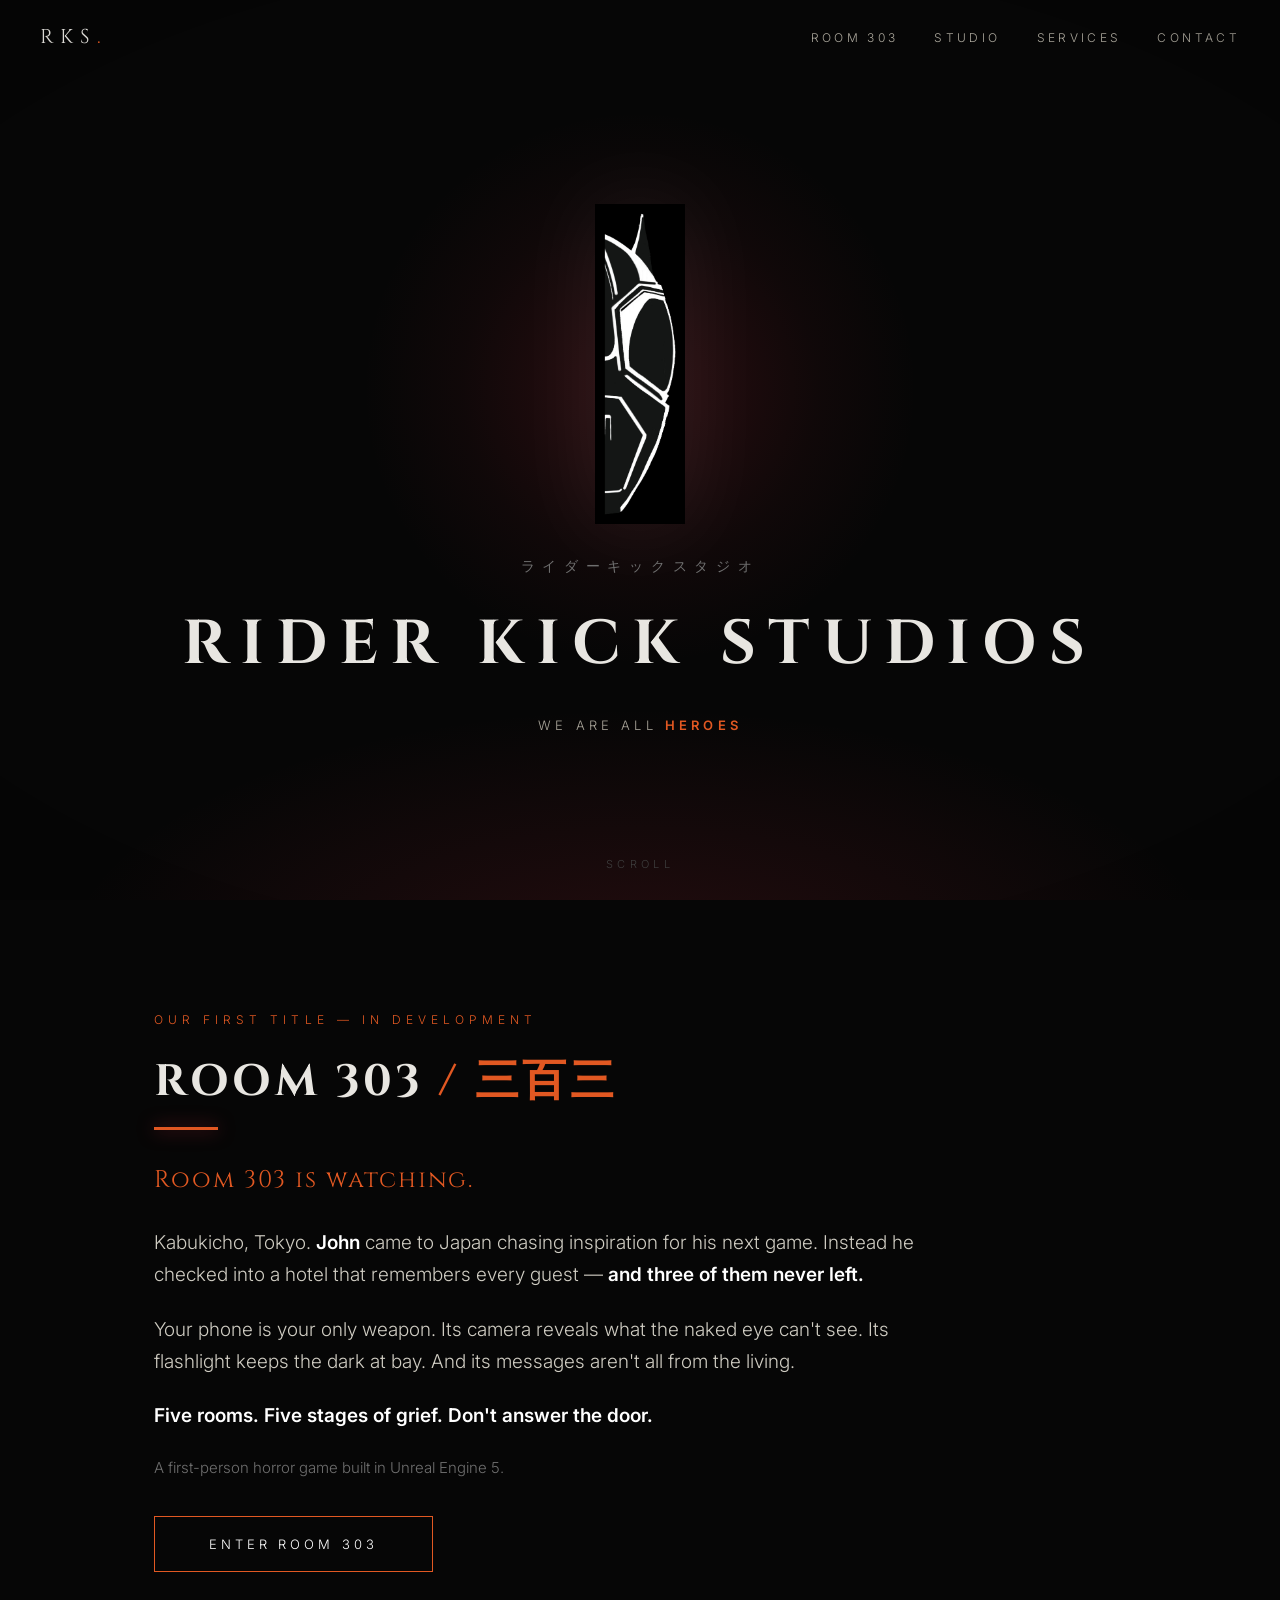
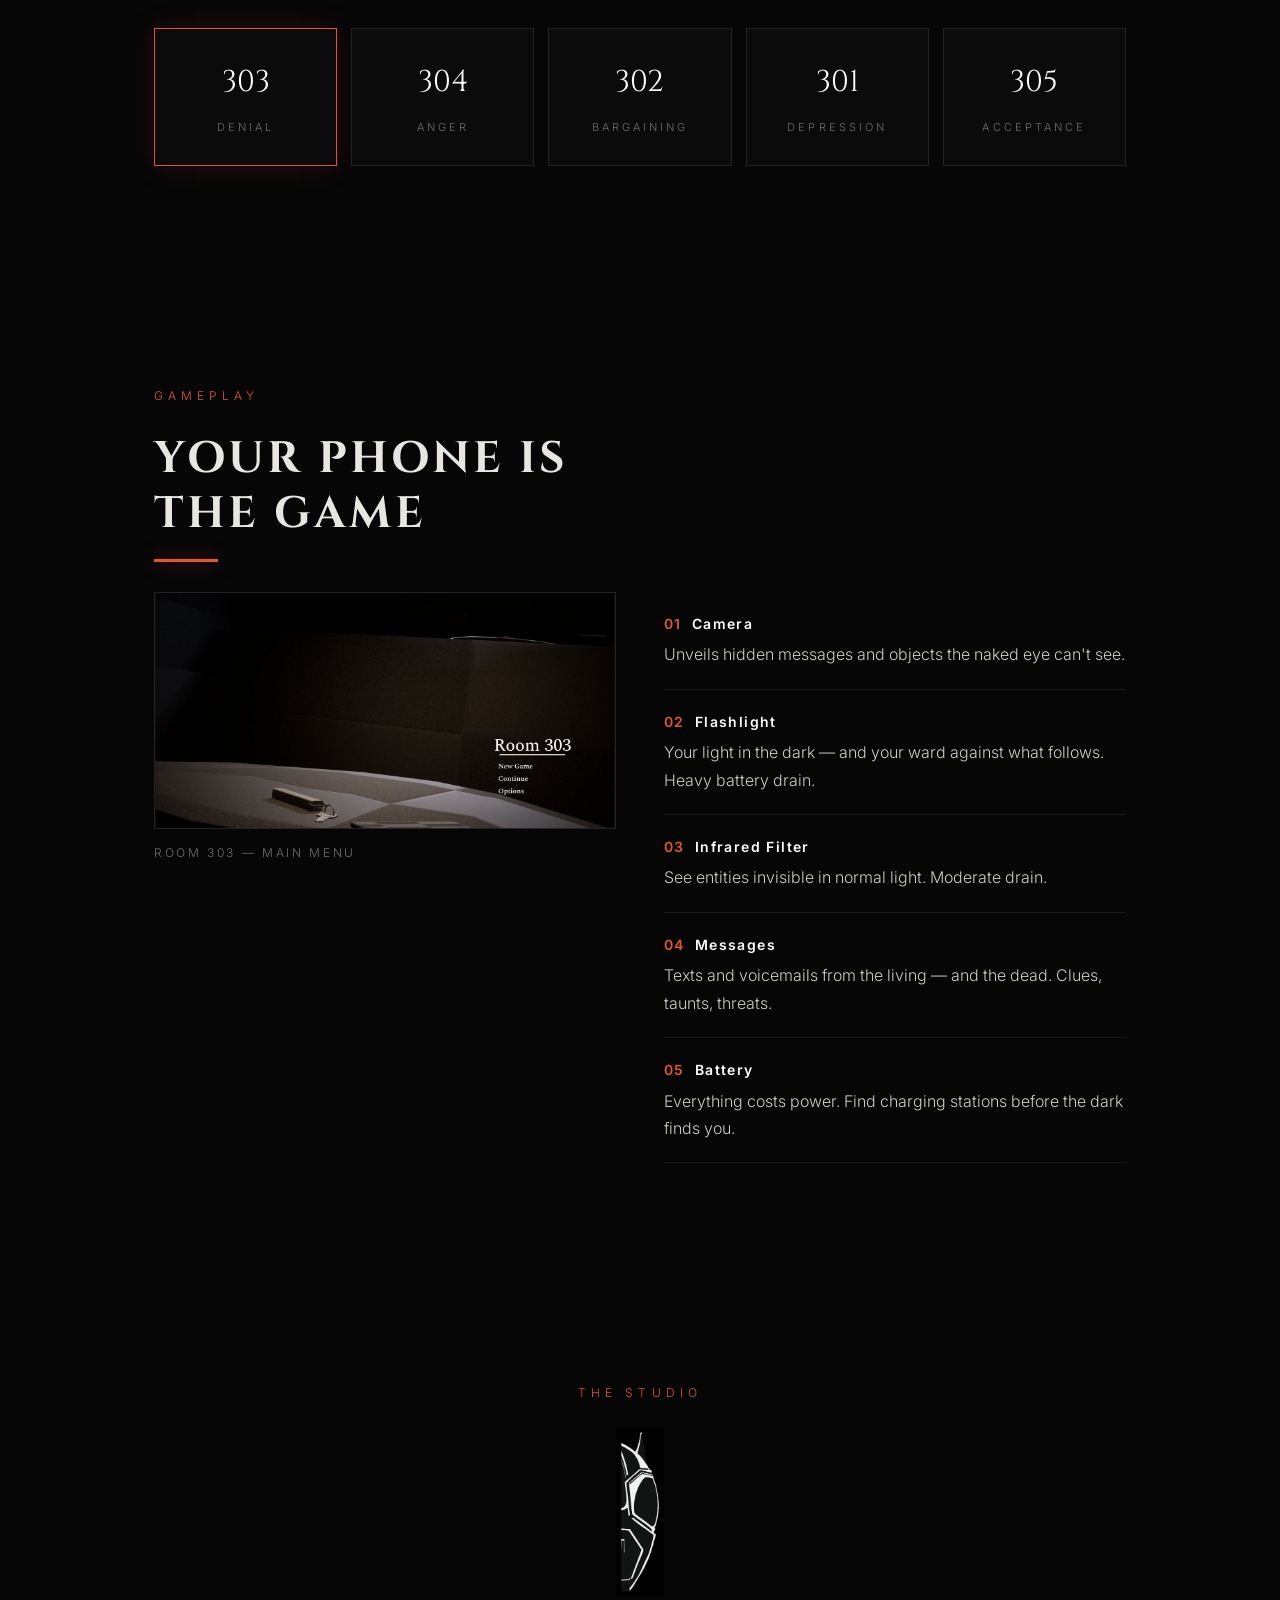
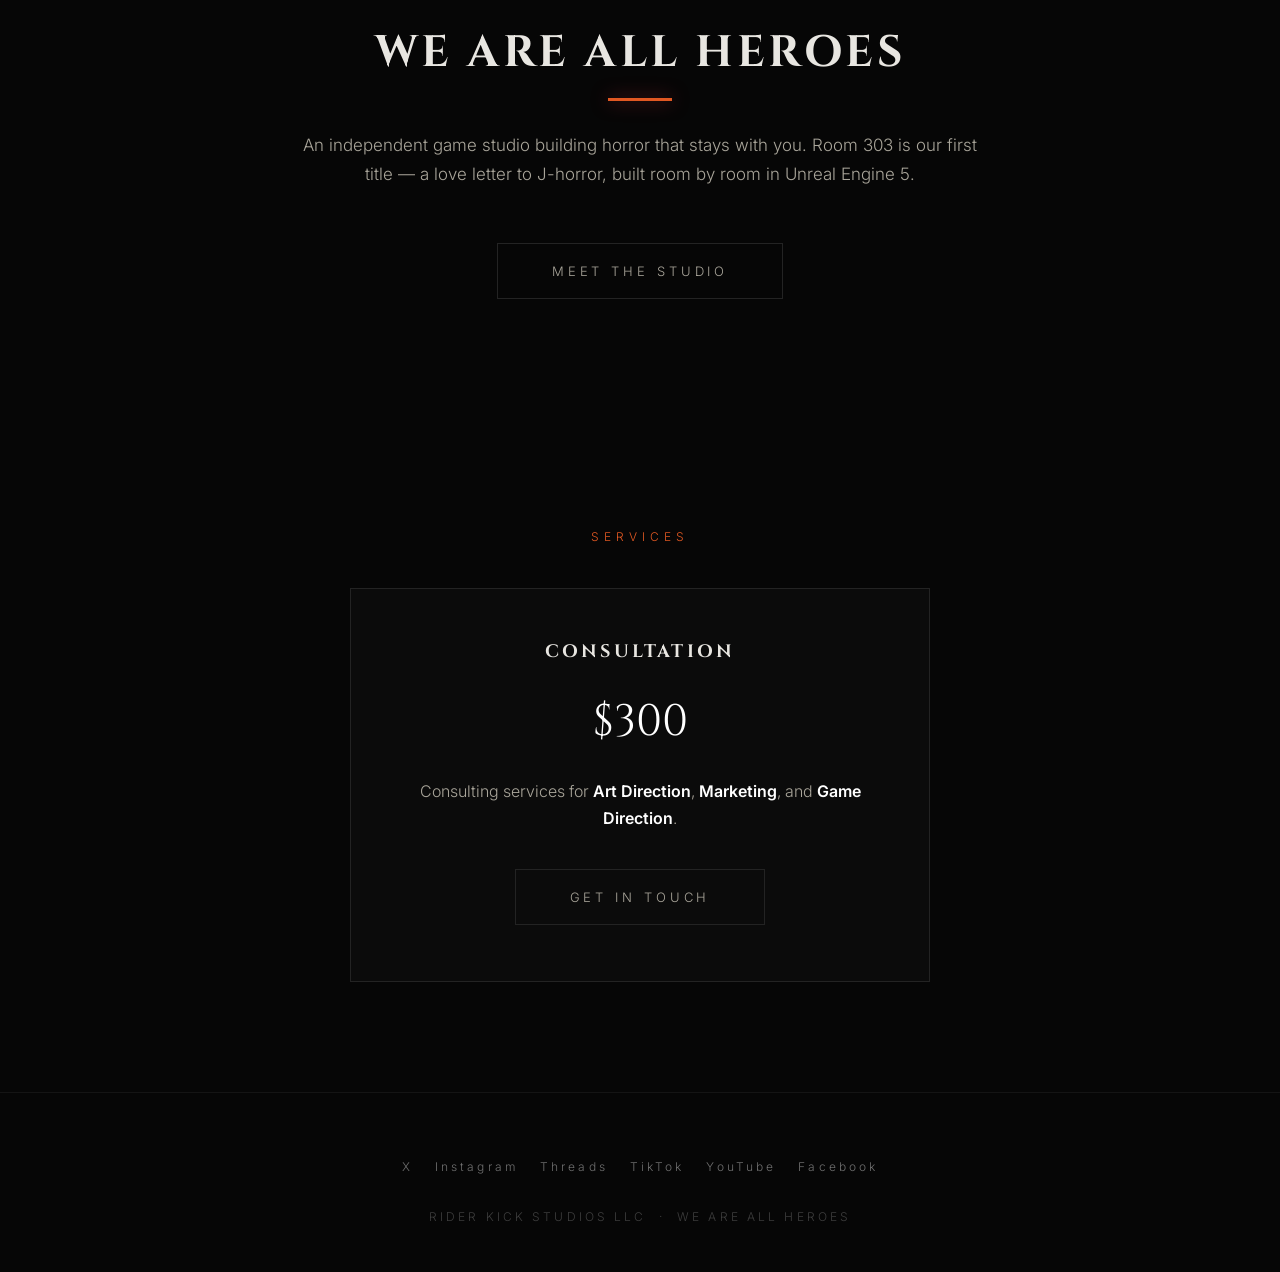
==== commit fc68ae4a: "Revert hero redesign: restore centered emblem hero Forge: the looming rider panel rendered oversized" ====
--- a/index.html
+++ b/index.html
@@ -26,7 +26,7 @@
 </nav>
 
 <header class="hero">
-  <img class="hero-art" src="assets/rks-emblem.jpg" alt="" aria-hidden="true">
+  <img class="emblem" src="assets/rks-emblem.jpg" alt="Rider Kick Studios emblem — a white stylized rider helmet on black">
   <div class="jp">ライダーキックスタジオ</div>
   <h1>RIDER KICK STUDIOS</h1>
   <p class="tagline">We Are All <b>Heroes</b></p>
--- a/styles.css
+++ b/styles.css
@@ -84,50 +84,19 @@
   min-height: 100vh;
   display: flex;
   flex-direction: column;
-  align-items: flex-start;
+  align-items: center;
   justify-content: center;
-  text-align: left;
-  padding: 120px 24px 80px max(24px, 6vw);
+  text-align: center;
+  padding: 120px 24px 80px;
   position: relative;
-  overflow: hidden;
   background:
-    radial-gradient(ellipse 55% 42% at 76% 46%, rgba(225,88,34,.15), transparent 62%),
-    radial-gradient(ellipse 70% 45% at 50% 108%, rgba(198,47,61,.11), transparent 65%),
+    radial-gradient(ellipse 70% 45% at 50% 108%, rgba(198,47,61,.16), transparent 65%),
     var(--bg);
 }
-/* Rider profile as a tall right panel — cover-fit so the helmet reads at full presence */
-.hero-art {
-  position: absolute; top: 0; right: 0; height: 100%;
-  width: 37%; object-fit: cover; object-position: 50% 10%;
-  z-index: 0; opacity: .95;
-  filter: saturate(.92) contrast(1.05);
-  -webkit-mask-image: linear-gradient(to right, transparent 0%, #000 30%), linear-gradient(to bottom, transparent 0%, #000 11%);
-  -webkit-mask-composite: source-in;
-  mask-image: linear-gradient(to right, transparent 0%, #000 30%), linear-gradient(to bottom, transparent 0%, #000 11%);
-  mask-composite: intersect;
-}
-.hero > *:not(.hero-art):not(.scroll-hint) { position: relative; z-index: 2; max-width: 60%; }
-/* vignette */
-.hero::before {
-  content: ""; position: absolute; inset: 0; z-index: 1; pointer-events: none;
-  background: radial-gradient(ellipse 92% 82% at 38% 44%, transparent 52%, rgba(0,0,0,.58) 100%);
-}
-/* film grain */
-.hero::after {
-  content: ""; position: absolute; inset: 0; z-index: 1; pointer-events: none;
-  opacity: .05;
-  background-image: url("data:image/svg+xml,%3Csvg xmlns='http://www.w3.org/2000/svg' width='160' height='160'%3E%3Cfilter id='n'%3E%3CfeTurbulence type='fractalNoise' baseFrequency='0.9' numOctaves='2'/%3E%3C/filter%3E%3Crect width='160' height='160' filter='url(%23n)' opacity='0.6'/%3E%3C/svg%3E");
-}
-.hero h1 { text-shadow: 0 2px 42px rgba(0,0,0,.85); }
-.hero .scroll-hint { max-width: none; z-index: 2; }
-@media (max-width: 820px) {
-  .hero { align-items: center; text-align: center; padding: 120px 24px 80px; }
-  .hero > *:not(.hero-art):not(.scroll-hint) { max-width: 100%; }
-  .hero-art {
-    width: 100%; opacity: .2; object-position: 50% 0%;
-    -webkit-mask-image: radial-gradient(ellipse 78% 68% at 50% 40%, #000 26%, transparent 76%);
-    mask-image: radial-gradient(ellipse 78% 68% at 50% 40%, #000 26%, transparent 76%);
-  }
+.hero .emblem {
+  height: min(320px, 44vh);
+  width: auto;
+  filter: drop-shadow(0 0 46px rgba(255,255,255,.07));
 }
 .hero .jp { color: var(--dim); letter-spacing: .55em; margin-top: 30px; font-size: 14px; }
 .hero h1 { font-size: clamp(32px, 5.6vw, 62px); letter-spacing: .2em; margin-top: 14px; }
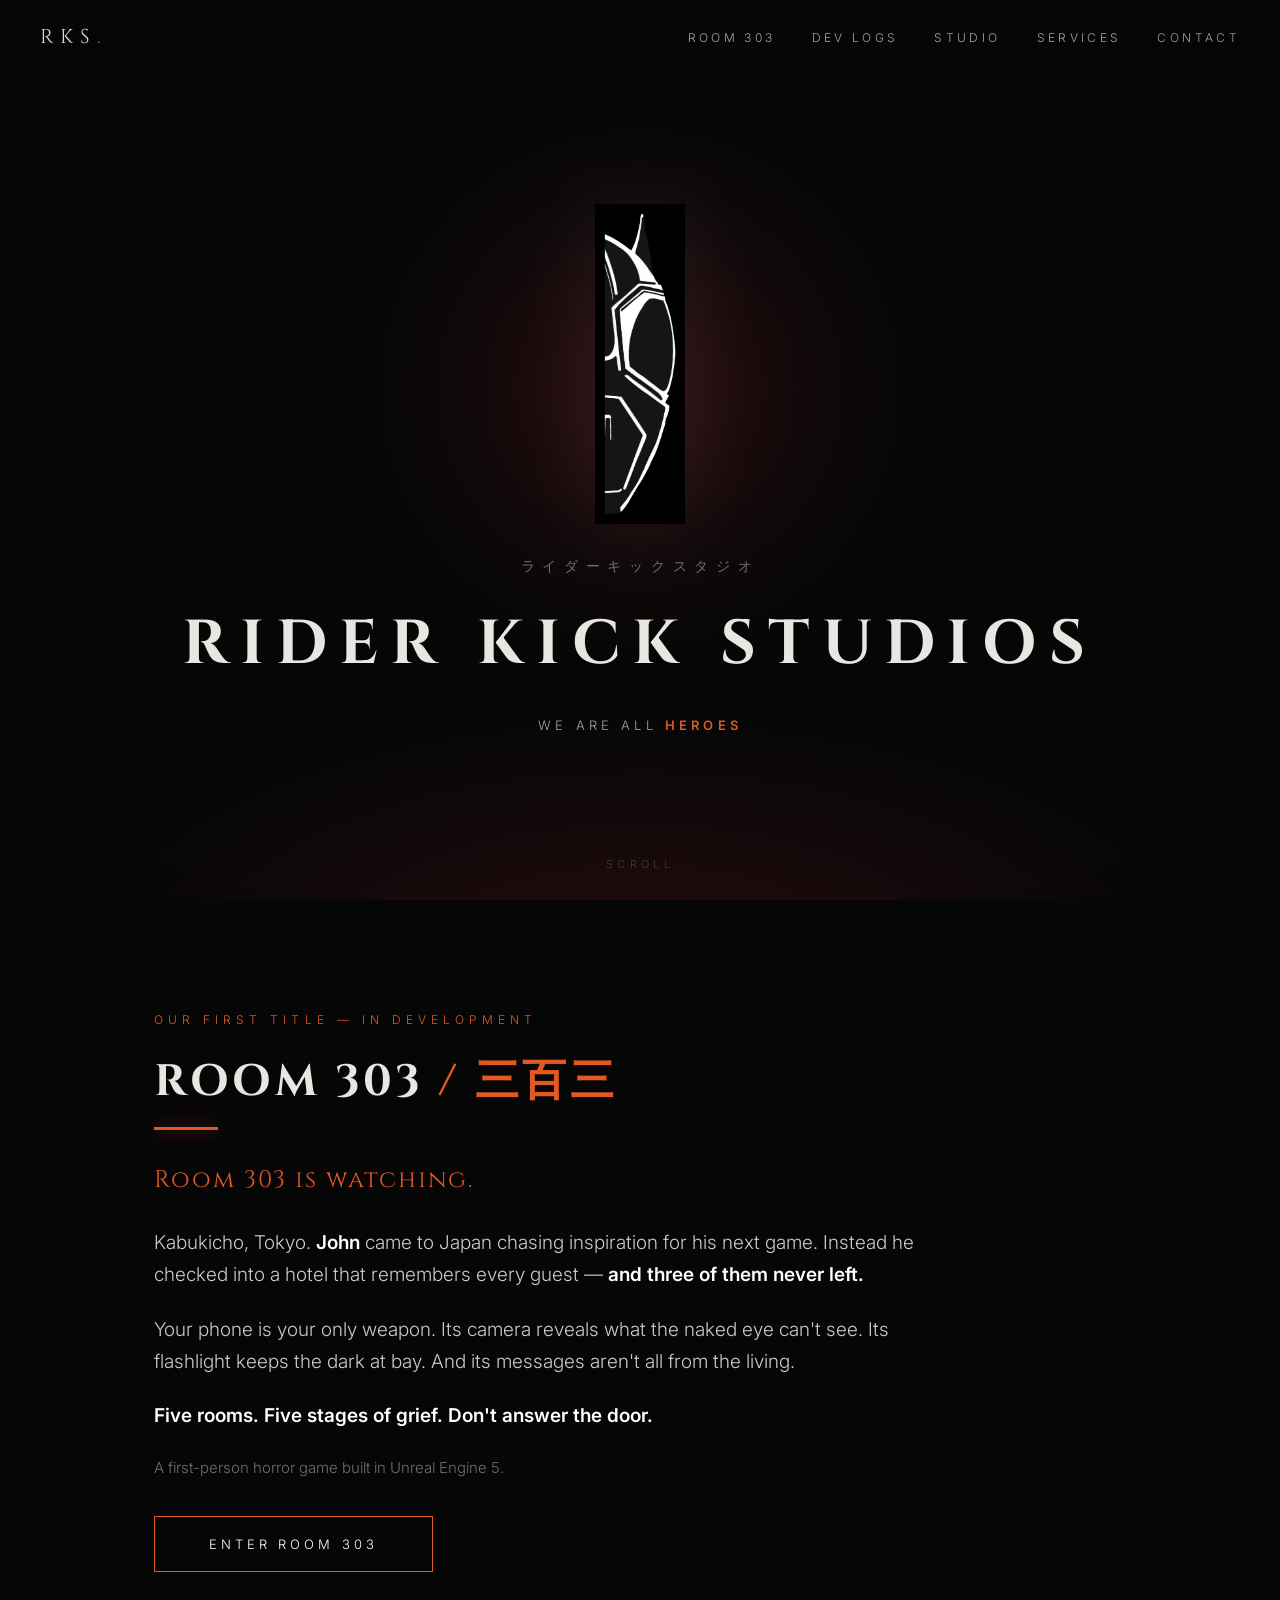
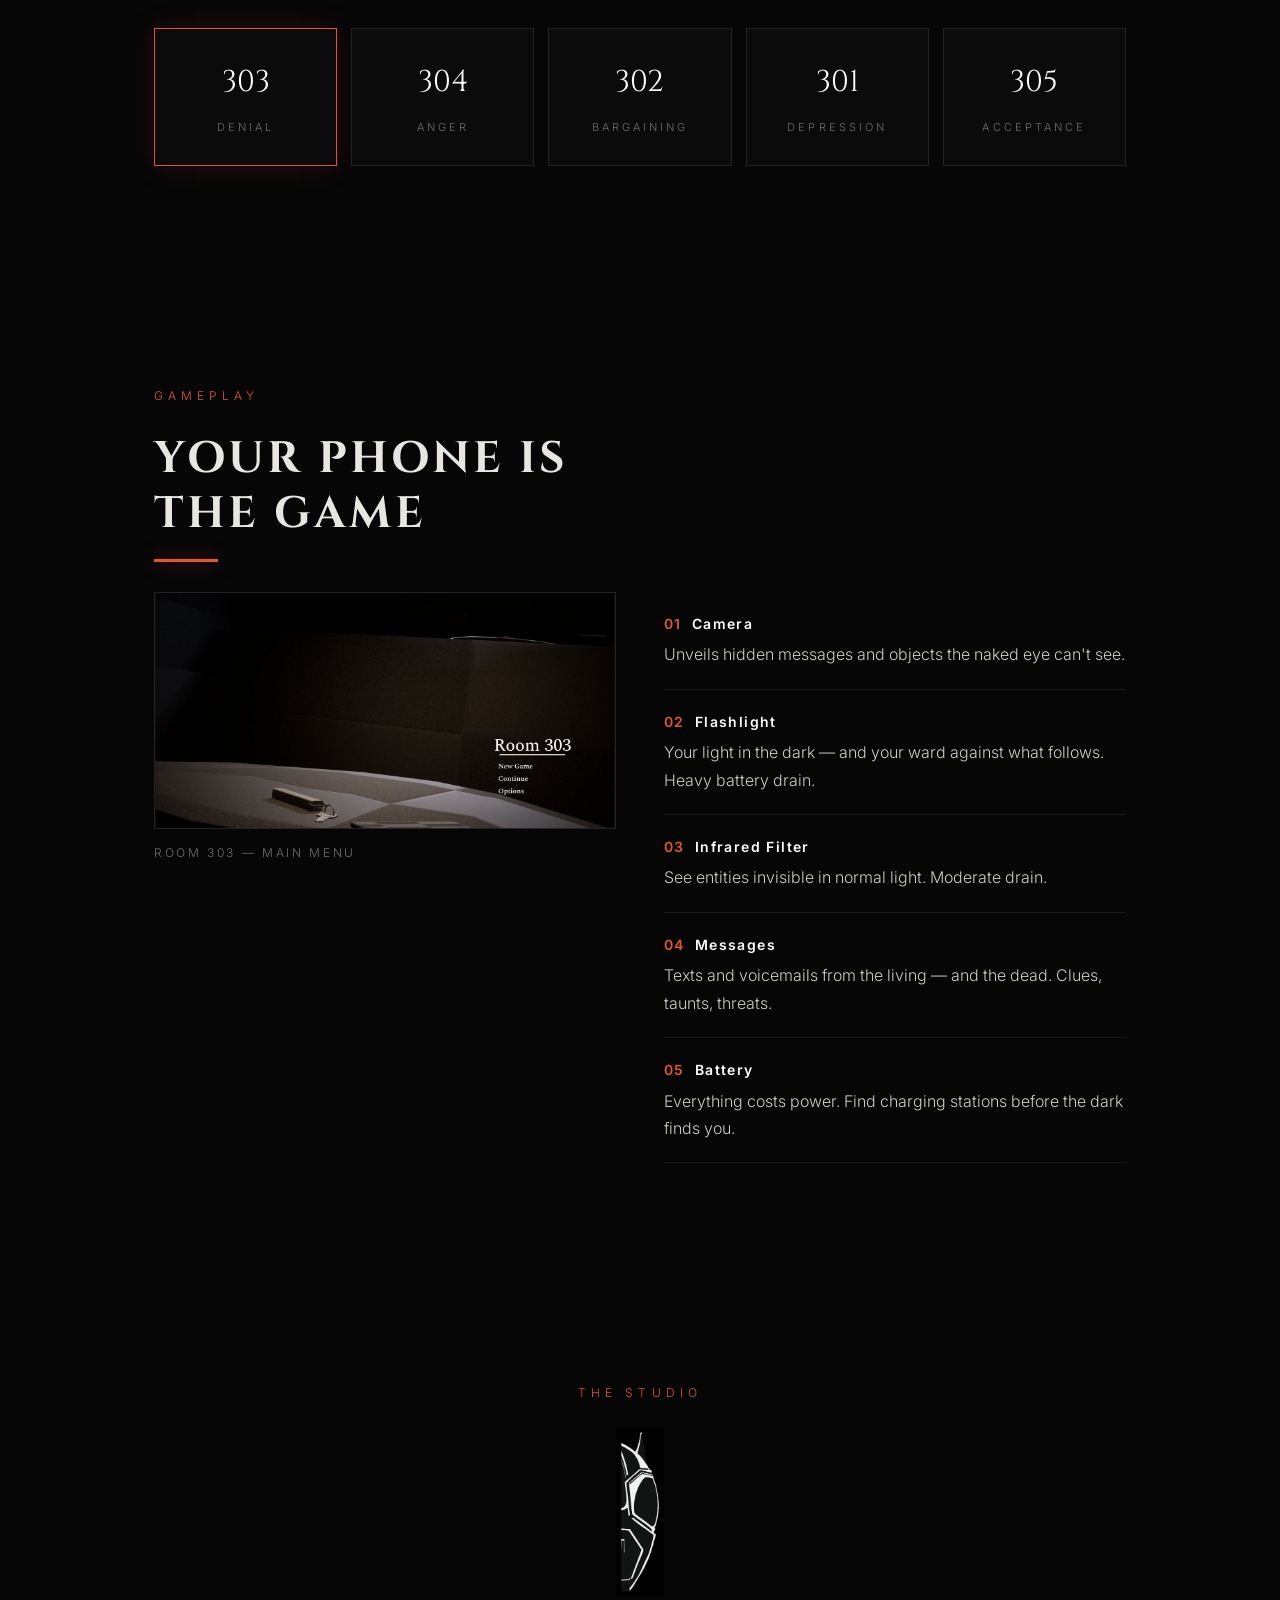
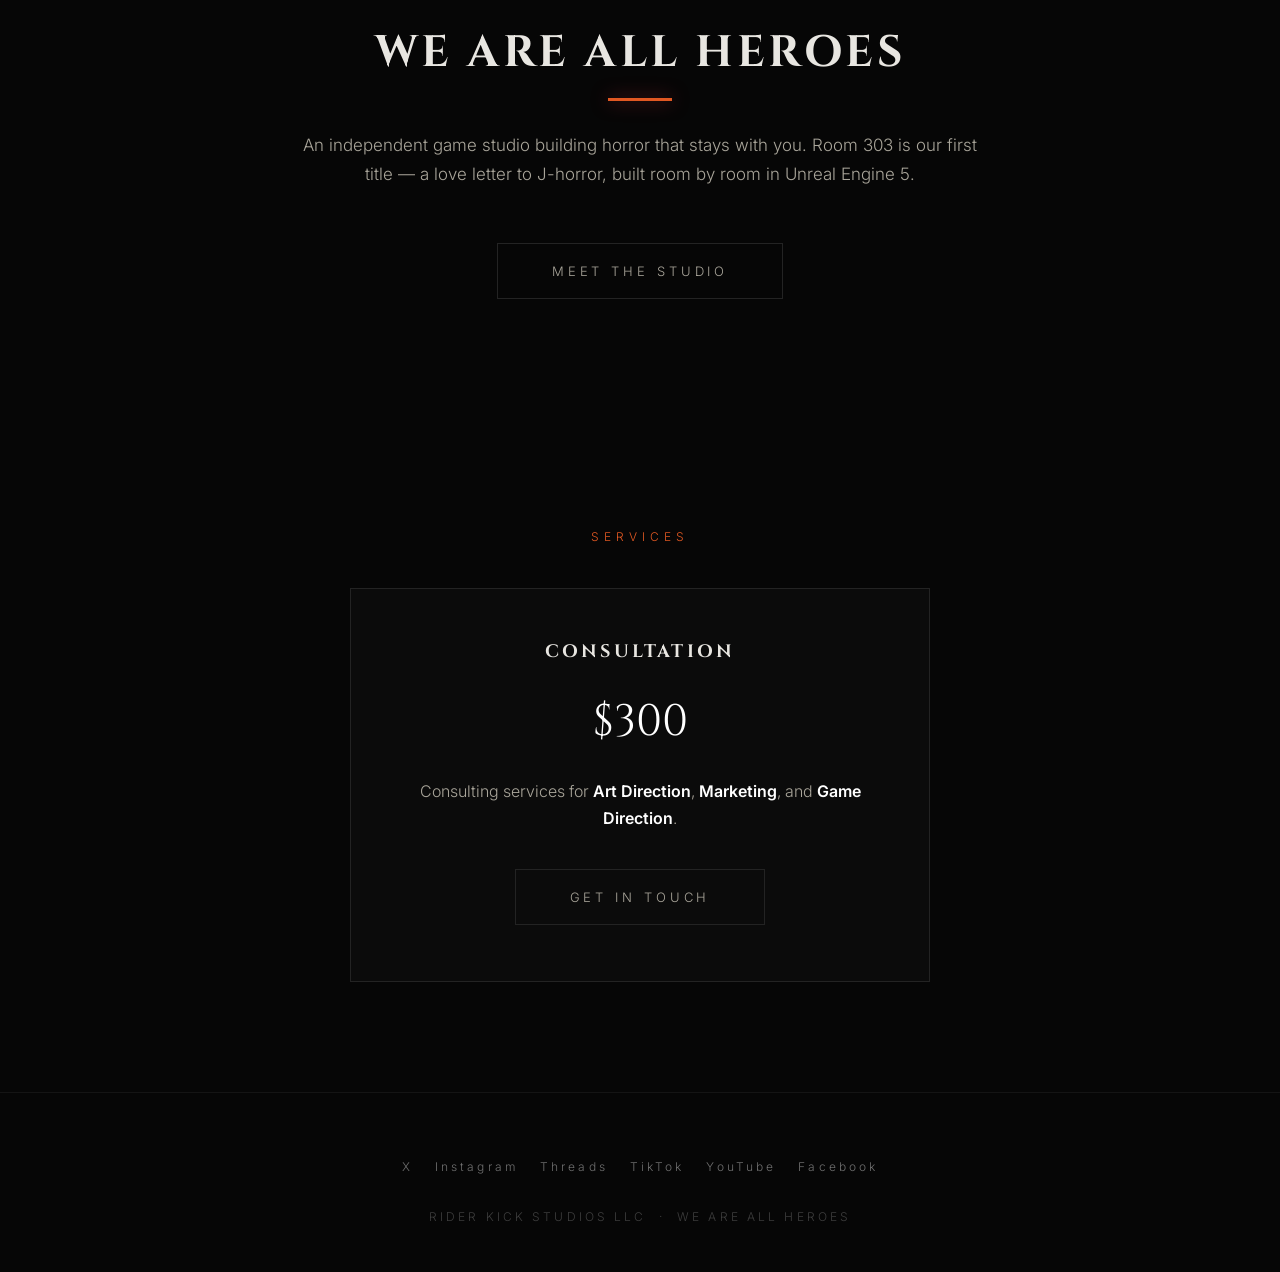
==== commit 2660f6ce: "Add Dev Logs page and main nav link" ====
--- a/index.html
+++ b/index.html
@@ -19,6 +19,7 @@
   </button>
   <ul>
     <li><a href="room303.html">Room 303</a></li>
+    <li><a href="devlogs.html">Dev Logs</a></li>
     <li><a href="studio.html">Studio</a></li>
     <li><a href="index.html#services">Services</a></li>
     <li><a href="studio.html#contact">Contact</a></li>
--- a/styles.css
+++ b/styles.css
@@ -201,14 +201,16 @@
 .service-card p strong { color: #fff; font-weight: 600; }
 
 /* ---------- page banner (room303) ---------- */
-.banner { position: relative; height: 72vh; min-height: 420px; overflow: hidden; }
-.banner img { width: 100%; height: 100%; object-fit: cover; }
+.banner { position: relative; height: min(440px, 48vh); min-height: 300px; overflow: hidden; }
+.banner img { width: 100%; height: 100%; object-fit: cover; object-position: 50% 82%; }
 .banner::after {
   content: ""; position: absolute; inset: 0;
-  background: radial-gradient(ellipse 90% 75% at 50% 60%, transparent 40%, rgba(6,6,6,.92) 100%);
+  background:
+    linear-gradient(90deg, transparent 52%, rgba(6,6,6,.88) 96%),
+    radial-gradient(ellipse 90% 75% at 50% 60%, transparent 40%, rgba(6,6,6,.92) 100%);
 }
 .banner .banner-title {
-  position: absolute; z-index: 2; left: 0; right: 0; bottom: 70px;
+  position: absolute; z-index: 2; left: 0; right: 0; bottom: 42px;
   text-align: center; padding: 0 24px;
 }
 .banner .banner-title .jp { color: var(--bone); opacity: .55; letter-spacing: .55em; font-size: 15px; margin-bottom: 14px; }
@@ -355,3 +357,28 @@
   .hero .emblem, .hero .jp, .hero h1, .hero .tagline, .hero .btn,
   .hero::before, .reveal.visible .section-title::after { animation: none; }
 }
+
+/* ---------- dev logs ---------- */
+.devlog-list { display: grid; gap: 18px; margin-top: 44px; }
+.devlog-entry, .devlog-empty {
+  border: 1px solid var(--line); background: var(--bg-raised);
+  padding: 42px 40px;
+}
+.devlog-meta {
+  color: var(--blood); font-size: 12px; letter-spacing: .32em;
+  text-transform: uppercase; margin-bottom: 16px;
+}
+.devlog-meta time { color: var(--dim); }
+.devlog-entry h3, .devlog-empty h3 {
+  font-size: clamp(22px, 3vw, 30px); line-height: 1.3; margin-bottom: 16px;
+}
+.devlog-entry p, .devlog-empty p { color: var(--muted); font-size: 16px; max-width: 720px; }
+.devlog-empty { text-align: center; }
+.devlog-empty .room-num {
+  font-family: var(--serif); font-size: 44px; color: #fff; margin-bottom: 14px;
+}
+.devlog-empty p { margin: 0 auto; }
+.devlog-topics { display: grid; grid-template-columns: repeat(3, 1fr); gap: 14px; margin-top: 48px; }
+.devlog-topics .room .desc { min-height: 66px; }
+@media (max-width: 900px) { .devlog-topics { grid-template-columns: 1fr; } .devlog-topics .room .desc { min-height: 0; } }
+@media (max-width: 720px) { .devlog-entry, .devlog-empty { padding: 34px 24px; } }
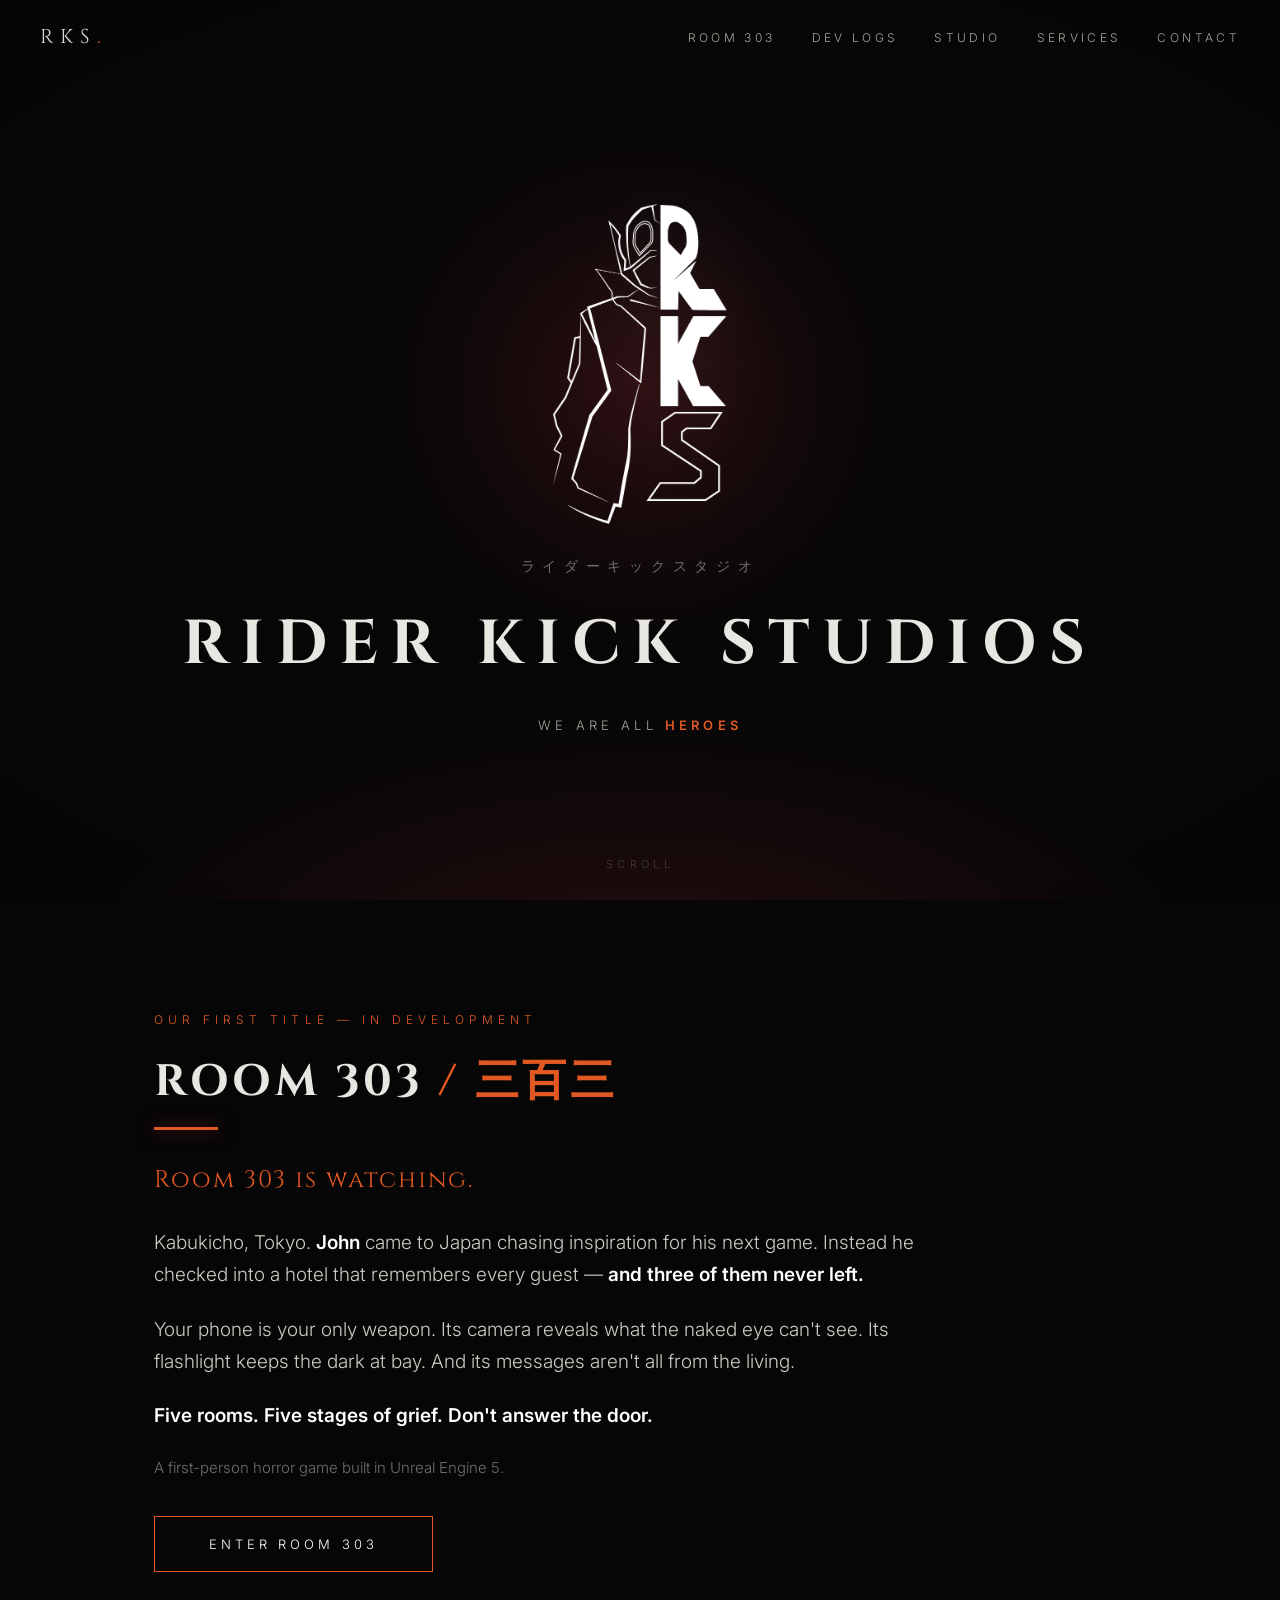
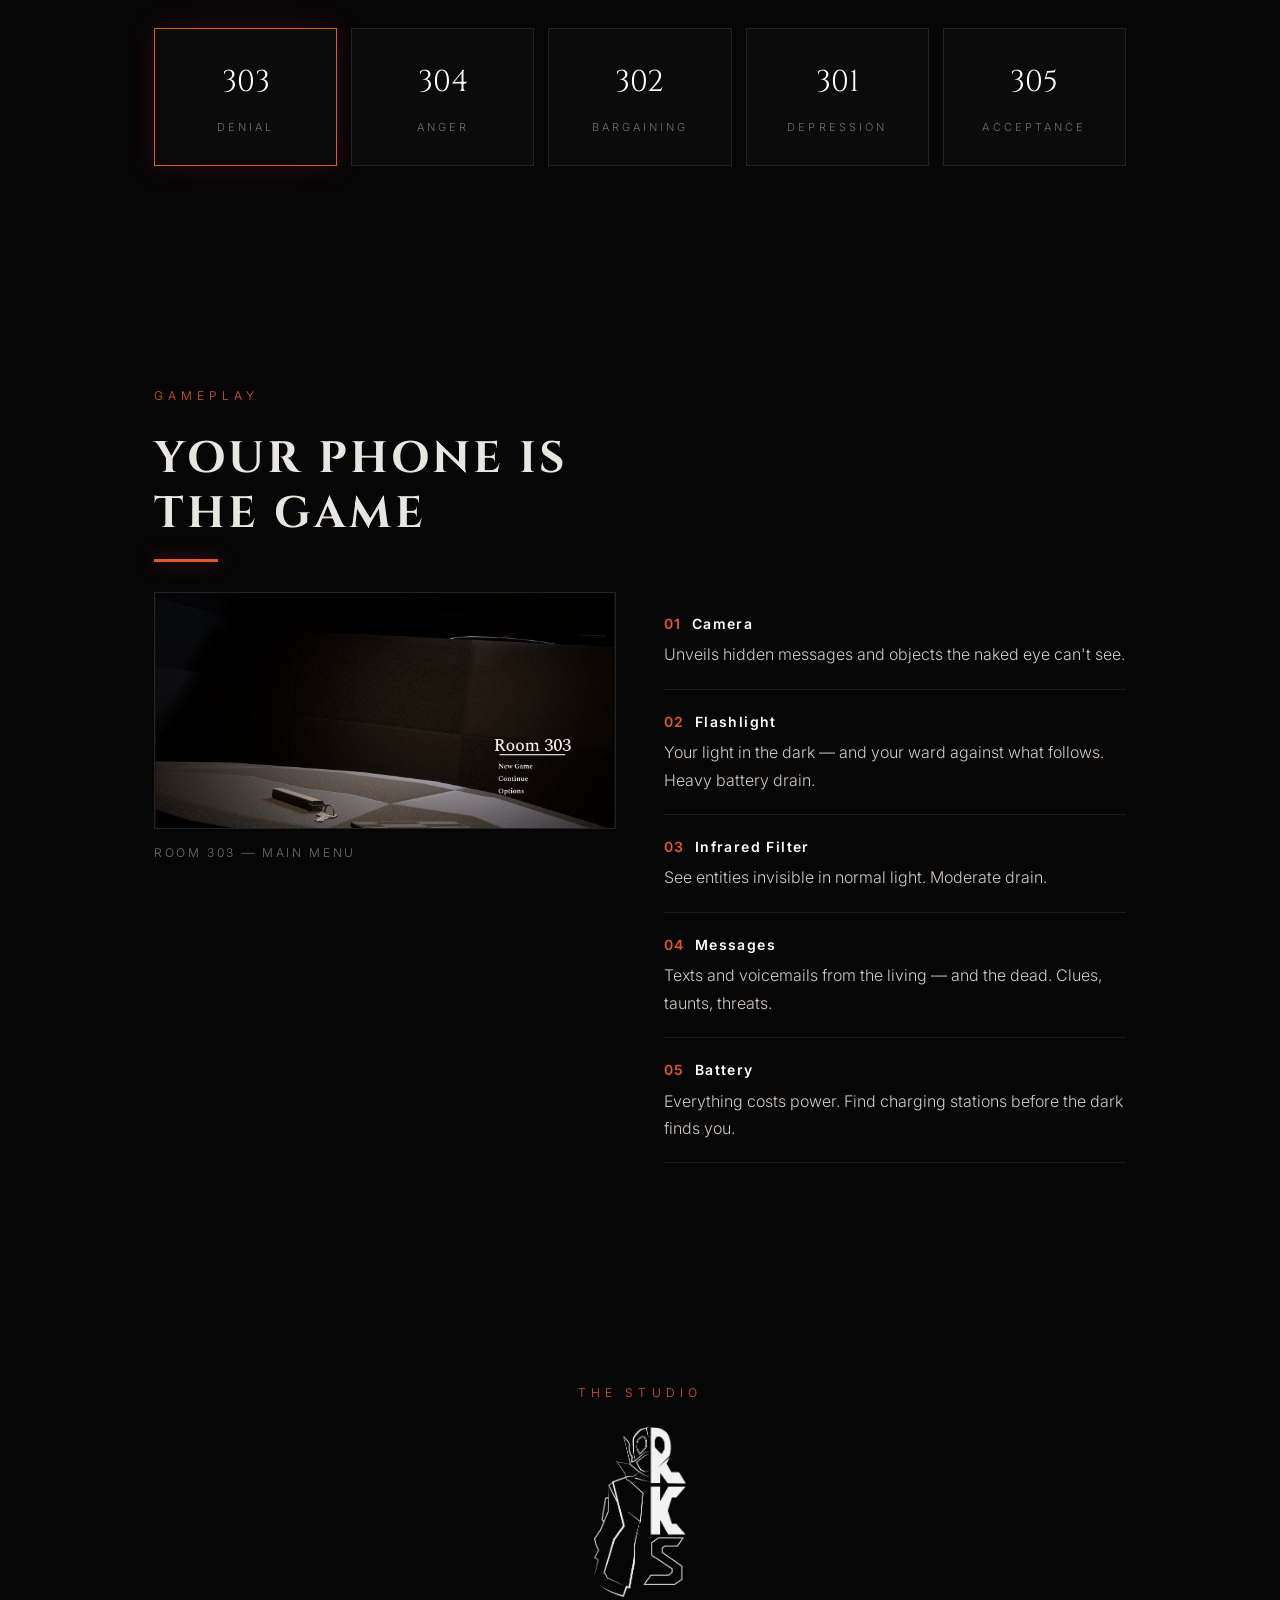
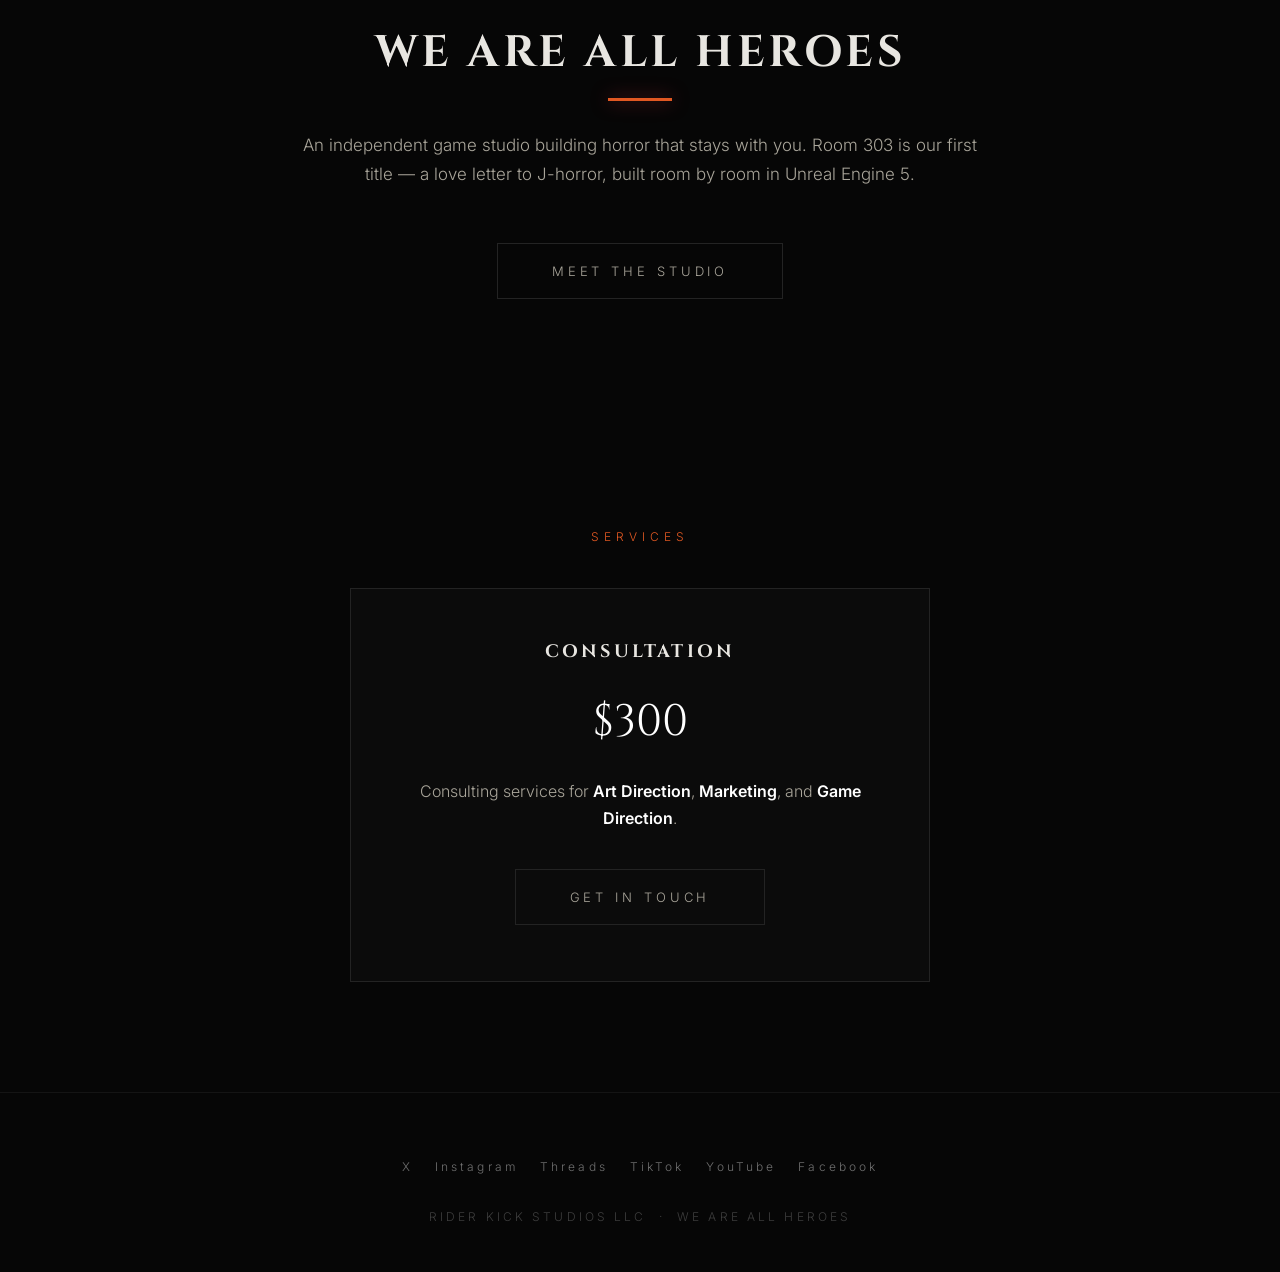
==== commit 13d18143: "Use new RKS logo: hero emblem, studio mark, favicon" ====
--- a/index.html
+++ b/index.html
@@ -9,6 +9,7 @@
 <link rel="preconnect" href="https://fonts.gstatic.com" crossorigin>
 <link href="https://fonts.googleapis.com/css2?family=Cinzel:wght@500;700&family=Inter:wght@300;400;600&display=swap" rel="stylesheet">
 <link rel="stylesheet" href="styles.css">
+<link rel="icon" type="image/png" href="assets/rks-logo.png">
 </head>
 <body>
 
@@ -27,7 +28,7 @@
 </nav>
 
 <header class="hero">
-  <img class="emblem" src="assets/rks-emblem.jpg" alt="Rider Kick Studios emblem — a white stylized rider helmet on black">
+  <img class="emblem" src="assets/rks-logo.png" alt="Rider Kick Studios logo — a rider helmet in white line art beside the stacked letters RKS">
   <div class="jp">ライダーキックスタジオ</div>
   <h1>RIDER KICK STUDIOS</h1>
   <p class="tagline">We Are All <b>Heroes</b></p>
@@ -75,7 +76,7 @@
 
 <section class="block reveal studio-center">
   <div class="kicker">The studio</div>
-  <img class="emblem-sm" src="assets/rks-emblem.jpg" alt="Rider Kick Studios emblem">
+  <img class="emblem-sm" src="assets/rks-logo.png" alt="Rider Kick Studios logo">
   <h2 class="section-title">WE ARE ALL HEROES</h2>
   <p>An independent game studio building horror that stays with you. Room 303 is our first title — a love letter to J-horror, built room by room in Unreal Engine 5.</p>
   <a class="btn ghost" href="studio.html">Meet the studio</a>
